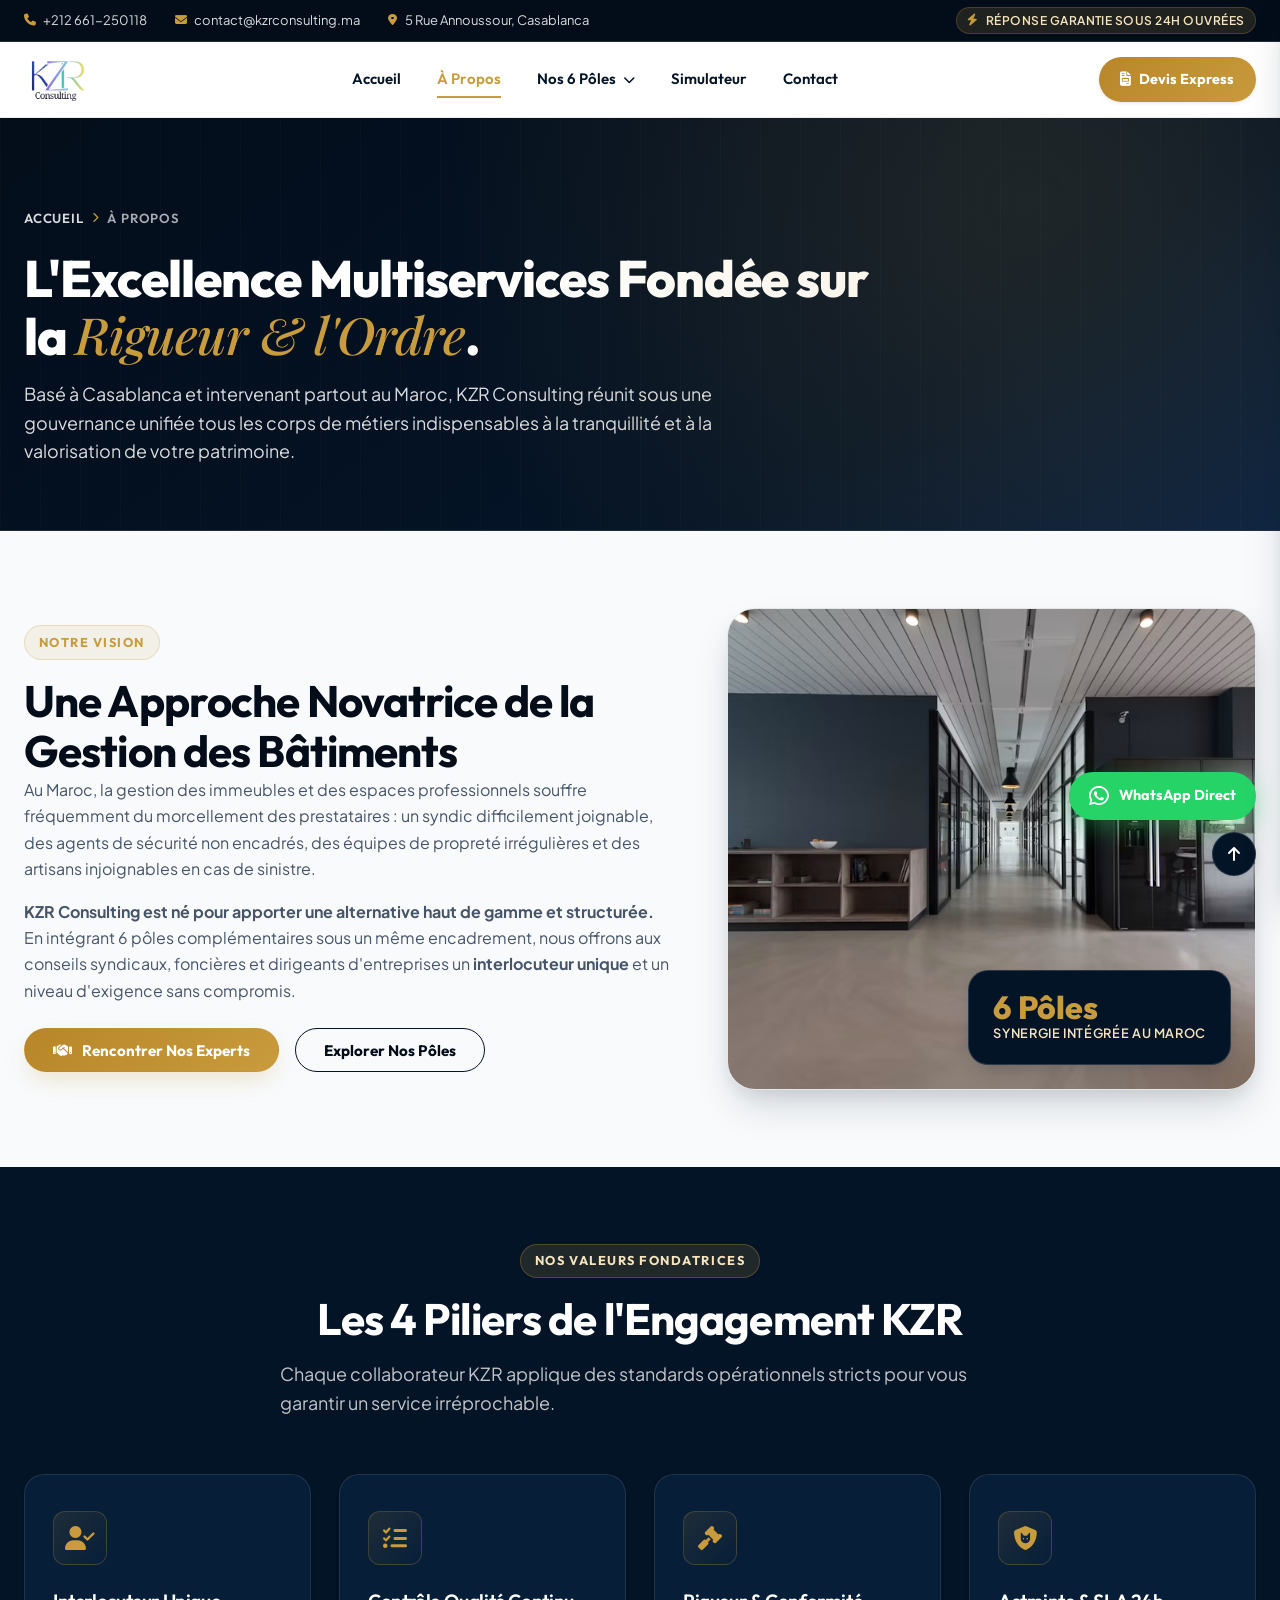
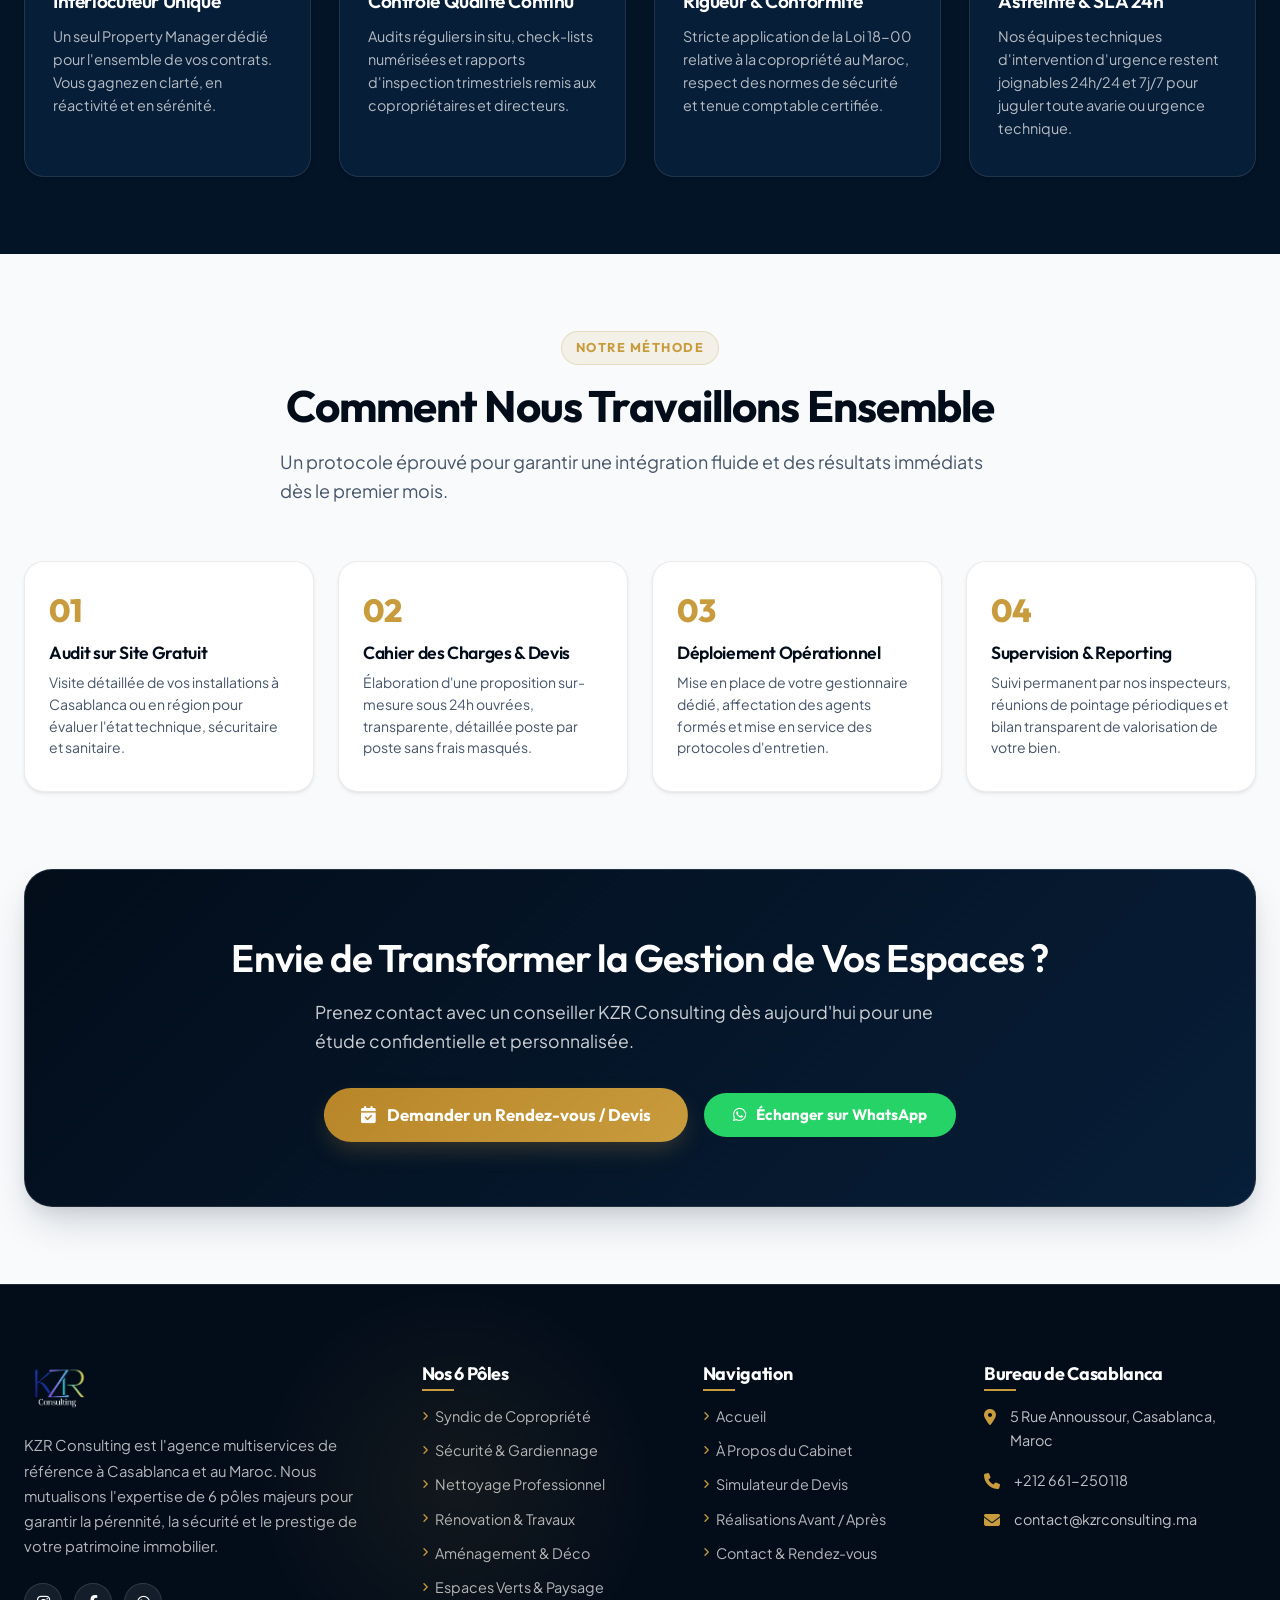
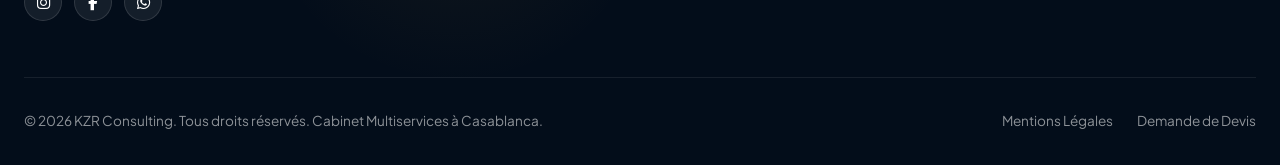
==== a-propos.html @ 997f000b "Initial commit: KZR Consulting upgraded premium multiservices website" ====
<!DOCTYPE html>
<html lang="fr" class="scroll-smooth">
<head>
  <meta charset="UTF-8">
  <meta name="viewport" content="width=device-width, initial-scale=1.0">
  <title>À Propos de KZR Consulting | Cabinet Multiservices Casablanca & Maroc</title>
  <meta name="description" content="Découvrez KZR Consulting à Casablanca : votre partenaire multiservices d'excellence pour la gestion, le syndic, la sécurité, le nettoyage, la rénovation et les espaces verts.">
  <link rel="icon" type="image/png" href="assets/images/logo_header.png">

  <!-- Font Awesome 6 Icons -->
  <link rel="stylesheet" href="https://cdnjs.cloudflare.com/ajax/libs/font-awesome/6.5.1/css/all.min.css">

  <!-- Modular Vanilla CSS Stylesheets -->
  <link rel="stylesheet" href="assets/css/variables.css">
  <link rel="stylesheet" href="assets/css/base.css">
  <link rel="stylesheet" href="assets/css/layout.css">
  <link rel="stylesheet" href="assets/css/components.css">
  <link rel="stylesheet" href="assets/css/pages.css">
</head>
<body>

  <!-- Top Announcement Bar -->
  <aside class="kzr-topbar" aria-label="Informations de contact rapide">
    <div class="container kzr-topbar-inner">
      <div class="kzr-topbar-info">
        <a href="tel:+212661250118" class="kzr-topbar-link">
          <i class="fa-solid fa-phone"></i>
          <span>+212 661-250118</span>
        </a>
        <a href="mailto:contact@kzrconsulting.ma" class="kzr-topbar-link">
          <i class="fa-solid fa-envelope"></i>
          <span>contact@kzrconsulting.ma</span>
        </a>
        <span class="kzr-topbar-link">
          <i class="fa-solid fa-location-dot"></i>
          <span>5 Rue Annoussour, Casablanca</span>
        </span>
      </div>
      <div class="kzr-topbar-sla">
        <i class="fa-solid fa-bolt"></i>
        <span>Réponse garantie sous 24h ouvrées</span>
      </div>
    </div>
  </aside>

  <!-- Main Sticky Header -->
  <header class="kzr-header">
    <div class="container kzr-header-inner">
      <a href="index.html" class="kzr-brand" aria-label="KZR Consulting — Accueil">
        <img src="assets/images/logo_header.png" alt="Logo KZR Consulting" class="kzr-brand-logo">
      </a>

      <nav class="kzr-nav-desktop" aria-label="Navigation principale">
        <ul class="kzr-nav-list">
          <li class="kzr-nav-item">
            <a href="index.html" class="kzr-nav-link">Accueil</a>
          </li>
          <li class="kzr-nav-item">
            <a href="a-propos.html" class="kzr-nav-link active">À Propos</a>
          </li>
          <li class="kzr-nav-item">
            <a href="index.html#les-poles" class="kzr-nav-link kzr-dropdown-toggle" id="services-menu-btn" aria-haspopup="true">
              <span>Nos 6 Pôles</span>
              <i class="fa-solid fa-chevron-down"></i>
            </a>
            <div class="kzr-dropdown-menu" role="menu" aria-labelledby="services-menu-btn">
              <div class="kzr-dropdown-grid">
                <a href="syndic.html" class="kzr-dropdown-card" role="menuitem">
                  <div class="kzr-dropdown-icon"><i class="fa-solid fa-building-user"></i></div>
                  <div class="kzr-dropdown-content">
                    <h4>Syndic de Copropriété</h4>
                    <p>Gestion rigoureuse, loi 18-00 & finances claires</p>
                  </div>
                </a>
                <a href="securite.html" class="kzr-dropdown-card" role="menuitem">
                  <div class="kzr-dropdown-icon"><i class="fa-solid fa-shield-halved"></i></div>
                  <div class="kzr-dropdown-content">
                    <h4>Sécurité & Gardiennage</h4>
                    <p>Protection 24/7, contrôle d'accès & rondes</p>
                  </div>
                </a>
                <a href="nettoyage.html" class="kzr-dropdown-card" role="menuitem">
                  <div class="kzr-dropdown-icon"><i class="fa-solid fa-broom"></i></div>
                  <div class="kzr-dropdown-content">
                    <h4>Nettoyage Professionnel</h4>
                    <p>Bureaux, copropriétés, vitres & remise en état</p>
                  </div>
                </a>
                <a href="renovation.html" class="kzr-dropdown-card" role="menuitem">
                  <div class="kzr-dropdown-icon"><i class="fa-solid fa-trowel-bricks"></i></div>
                  <div class="kzr-dropdown-content">
                    <h4>Rénovation & Travaux</h4>
                    <p>Second œuvre, peinture, étanchéité & plomberie</p>
                  </div>
                </a>
                <a href="amenagement-decoration.html" class="kzr-dropdown-card" role="menuitem">
                  <div class="kzr-dropdown-icon"><i class="fa-solid fa-couch"></i></div>
                  <div class="kzr-dropdown-content">
                    <h4>Aménagement & Déco</h4>
                    <p>Conception 3D, agencement de bureaux & cuisines</p>
                  </div>
                </a>
                <a href="espaces-verts.html" class="kzr-dropdown-card" role="menuitem">
                  <div class="kzr-dropdown-icon"><i class="fa-solid fa-tree"></i></div>
                  <div class="kzr-dropdown-content">
                    <h4>Espaces Verts & Paysage</h4>
                    <p>Création de jardins, arrosage auto & entretien</p>
                  </div>
                </a>
              </div>
            </div>
          </li>
          <li class="kzr-nav-item">
            <a href="index.html#simulateur" class="kzr-nav-link">Simulateur</a>
          </li>
          <li class="kzr-nav-item">
            <a href="contact.html" class="kzr-nav-link">Contact</a>
          </li>
        </ul>
      </nav>

      <div class="kzr-header-actions">
        <a href="contact.html" class="kzr-nav-btn kzr-btn-quote">
          <i class="fa-solid fa-file-invoice"></i>
          <span>Devis Express</span>
        </a>
        <button type="button" class="kzr-menu-toggle" aria-label="Ouvrir le menu">
          <i class="fa-solid fa-bars"></i>
        </button>
      </div>
    </div>
  </header>

  <!-- Mobile Drawer -->
  <div class="kzr-drawer-backdrop"></div>
  <aside class="kzr-mobile-drawer" aria-label="Menu mobile">
    <div class="kzr-drawer-header">
      <img src="assets/images/logo_header.png" alt="KZR Consulting" style="height: 38px;">
      <button type="button" class="kzr-drawer-close" aria-label="Fermer le menu"><i class="fa-solid fa-xmark"></i></button>
    </div>
    <div class="kzr-drawer-body">
      <ul class="kzr-drawer-list">
        <li><a href="index.html" class="kzr-drawer-link">Accueil</a></li>
        <li><a href="a-propos.html" class="kzr-drawer-link active">À Propos</a></li>
        <li>
          <a href="#" class="kzr-drawer-link kzr-drawer-submenu-toggle">
            <span>Nos 6 Pôles</span>
            <i class="fa-solid fa-chevron-down"></i>
          </a>
          <ul class="kzr-drawer-sublist">
            <li><a href="syndic.html" class="kzr-drawer-sublink">Syndic de Copropriété</a></li>
            <li><a href="securite.html" class="kzr-drawer-sublink">Sécurité & Gardiennage</a></li>
            <li><a href="nettoyage.html" class="kzr-drawer-sublink">Nettoyage Professionnel</a></li>
            <li><a href="renovation.html" class="kzr-drawer-sublink">Rénovation & Travaux</a></li>
            <li><a href="amenagement-decoration.html" class="kzr-drawer-sublink">Aménagement & Déco</a></li>
            <li><a href="espaces-verts.html" class="kzr-drawer-sublink">Espaces Verts</a></li>
          </ul>
        </li>
        <li><a href="index.html#simulateur" class="kzr-drawer-link">Simulateur</a></li>
        <li><a href="contact.html" class="kzr-drawer-link">Contact</a></li>
      </ul>
    </div>
    <div class="kzr-drawer-footer">
      <a href="contact.html" class="kzr-btn kzr-btn-gold kzr-drawer-cta">
        <span>Demander un Devis</span>
      </a>
    </div>
  </aside>

  <!-- ==================== SUBPAGE BANNER ==================== -->
  <section class="kzr-page-hero">
    <div class="kzr-page-hero-pattern"></div>
    <div class="container">
      <nav class="kzr-breadcrumbs" aria-label="Fil d'ariane">
        <a href="index.html">Accueil</a>
        <i class="fa-solid fa-chevron-right"></i>
        <span>À Propos</span>
      </nav>
      <h1 class="kzr-page-hero-title">
        L'Excellence Multiservices Fondée sur la <span class="luxury-serif">Rigueur & l'Ordre</span>.
      </h1>
      <p class="kzr-page-hero-subtitle">
        Basé à Casablanca et intervenant partout au Maroc, KZR Consulting réunit sous une gouvernance unifiée tous les corps de métiers indispensables à la tranquillité et à la valorisation de votre patrimoine.
      </p>
    </div>
  </section>

  <!-- ==================== ABOUT STORY & SPLIT ==================== -->
  <section class="section">
    <div class="container kzr-about-split">
      <div>
        <span class="eyebrow">Notre Vision</span>
        <h2>Une Approche Novatrice de la Gestion des Bâtiments</h2>
        <p>
          Au Maroc, la gestion des immeubles et des espaces professionnels souffre fréquemment du morcellement des prestataires : un syndic difficilement joignable, des agents de sécurité non encadrés, des équipes de propreté irrégulières et des artisans injoignables en cas de sinistre.
        </p>
        <p>
          <strong>KZR Consulting est né pour apporter une alternative haut de gamme et structurée.</strong> En intégrant 6 pôles complémentaires sous un même encadrement, nous offrons aux conseils syndicaux, foncières et dirigeants d'entreprises un <strong>interlocuteur unique</strong> et un niveau d'exigence sans compromis.
        </p>
        <div style="margin-top: 1.5rem; display: flex; gap: 1rem; flex-wrap: wrap;">
          <a href="contact.html" class="kzr-btn kzr-btn-gold">
            <i class="fa-solid fa-handshake"></i>
            <span>Rencontrer Nos Experts</span>
          </a>
          <a href="index.html#les-poles" class="kzr-btn kzr-btn-outline">
            <span>Explorer Nos Pôles</span>
          </a>
        </div>
      </div>

      <div class="kzr-about-img-frame">
        <img src="assets/images/hero-a-propos.jpg" alt="Cabinet KZR Consulting Casablanca">
        <div class="kzr-about-badge-floating">
          <div class="number">6 Pôles</div>
          <div class="text">Synergie Intégrée au Maroc</div>
        </div>
      </div>
    </div>
  </section>

  <!-- ==================== 4 CORE PILLARS ==================== -->
  <section class="section section-dark">
    <div class="container">
      <div class="section-header">
        <span class="eyebrow eyebrow-dark">Nos Valeurs Fondatrices</span>
        <h2 class="section-title">Les 4 Piliers de l'Engagement KZR</h2>
        <p class="section-subtitle">
          Chaque collaborateur KZR applique des standards opérationnels stricts pour vous garantir un service irréprochable.
        </p>
      </div>

      <div class="kzr-pillars-grid">
        <div class="kzr-pillar-card" style="background: var(--color-navy-850); border-color: rgba(255,255,255,0.1); color: #fff;">
          <div class="kzr-pillar-icon"><i class="fa-solid fa-user-check"></i></div>
          <h3 class="kzr-pillar-title" style="color: #fff;">Interlocuteur Unique</h3>
          <p class="kzr-pillar-desc" style="color: rgba(255,255,255,0.7);">
            Un seul Property Manager dédié pour l'ensemble de vos contrats. Vous gagnez en clarté, en réactivité et en sérénité.
          </p>
        </div>

        <div class="kzr-pillar-card" style="background: var(--color-navy-850); border-color: rgba(255,255,255,0.1); color: #fff;">
          <div class="kzr-pillar-icon"><i class="fa-solid fa-list-check"></i></div>
          <h3 class="kzr-pillar-title" style="color: #fff;">Contrôle Qualité Continu</h3>
          <p class="kzr-pillar-desc" style="color: rgba(255,255,255,0.7);">
            Audits réguliers in situ, check-lists numérisées et rapports d'inspection trimestriels remis aux copropriétaires et directeurs.
          </p>
        </div>

        <div class="kzr-pillar-card" style="background: var(--color-navy-850); border-color: rgba(255,255,255,0.1); color: #fff;">
          <div class="kzr-pillar-icon"><i class="fa-solid fa-gavel"></i></div>
          <h3 class="kzr-pillar-title" style="color: #fff;">Rigueur & Conformité</h3>
          <p class="kzr-pillar-desc" style="color: rgba(255,255,255,0.7);">
            Stricte application de la Loi 18-00 relative à la copropriété au Maroc, respect des normes de sécurité et tenue comptable certifiée.
          </p>
        </div>

        <div class="kzr-pillar-card" style="background: var(--color-navy-850); border-color: rgba(255,255,255,0.1); color: #fff;">
          <div class="kzr-pillar-icon"><i class="fa-solid fa-shield-cat"></i></div>
          <h3 class="kzr-pillar-title" style="color: #fff;">Astreinte & SLA 24h</h3>
          <p class="kzr-pillar-desc" style="color: rgba(255,255,255,0.7);">
            Nos équipes techniques d'intervention d'urgence restent joignables 24h/24 et 7j/7 pour juguler toute avarie ou urgence technique.
          </p>
        </div>
      </div>
    </div>
  </section>

  <!-- ==================== METHODOLOGY / TIMELINE ==================== -->
  <section class="section">
    <div class="container">
      <div class="section-header">
        <span class="eyebrow">Notre Méthode</span>
        <h2 class="section-title">Comment Nous Travaillons Ensemble</h2>
        <p class="section-subtitle">
          Un protocole éprouvé pour garantir une intégration fluide et des résultats immédiats dès le premier mois.
        </p>
      </div>

      <div class="kzr-process-grid">
        <div class="kzr-process-card">
          <span class="kzr-process-step">01</span>
          <h3 class="kzr-process-title">Audit sur Site Gratuit</h3>
          <p class="kzr-process-desc">
            Visite détaillée de vos installations à Casablanca ou en région pour évaluer l'état technique, sécuritaire et sanitaire.
          </p>
        </div>

        <div class="kzr-process-card">
          <span class="kzr-process-step">02</span>
          <h3 class="kzr-process-title">Cahier des Charges & Devis</h3>
          <p class="kzr-process-desc">
            Élaboration d'une proposition sur-mesure sous 24h ouvrées, transparente, détaillée poste par poste sans frais masqués.
          </p>
        </div>

        <div class="kzr-process-card">
          <span class="kzr-process-step">03</span>
          <h3 class="kzr-process-title">Déploiement Opérationnel</h3>
          <p class="kzr-process-desc">
            Mise en place de votre gestionnaire dédié, affectation des agents formés et mise en service des protocoles d'entretien.
          </p>
        </div>

        <div class="kzr-process-card">
          <span class="kzr-process-step">04</span>
          <h3 class="kzr-process-title">Supervision & Reporting</h3>
          <p class="kzr-process-desc">
            Suivi permanent par nos inspecteurs, réunions de pointage périodiques et bilan transparent de valorisation de votre bien.
          </p>
        </div>
      </div>
    </div>
  </section>

  <!-- ==================== CTA BANNER ==================== -->
  <section class="section" style="padding-top: 0;">
    <div class="container">
      <div class="kzr-cta-banner">
        <h3>Envie de Transformer la Gestion de Vos Espaces ?</h3>
        <p>Prenez contact avec un conseiller KZR Consulting dès aujourd'hui pour une étude confidentielle et personnalisée.</p>
        <div class="kzr-cta-banner-actions">
          <a href="contact.html" class="kzr-btn kzr-btn-gold kzr-btn-lg">
            <i class="fa-solid fa-calendar-check"></i>
            <span>Demander un Rendez-vous / Devis</span>
          </a>
          <a href="https://wa.me/212661250118?text=Bonjour%20KZR%20Consulting" target="_blank" rel="noopener" class="kzr-btn" style="background: #25D366; color: #fff;">
            <i class="fa-brands fa-whatsapp"></i>
            <span>Échanger sur WhatsApp</span>
          </a>
        </div>
      </div>
    </div>
  </section>

  <!-- Shared Luxury Footer -->
  <footer class="kzr-footer">
    <div class="container">
      <div class="kzr-footer-grid">
        <div class="kzr-footer-col">
          <img src="assets/images/logo_footer.png" alt="KZR Consulting" class="kzr-footer-logo">
          <p class="kzr-footer-desc">
            KZR Consulting est l'agence multiservices de référence à Casablanca et au Maroc. Nous mutualisons l'expertise de 6 pôles majeurs pour garantir la pérennité, la sécurité et le prestige de votre patrimoine immobilier.
          </p>
          <div class="kzr-social-links">
            <a href="https://www.instagram.com/kzr_consulting/" target="_blank" rel="noopener" class="kzr-social-btn"><i class="fa-brands fa-instagram"></i></a>
            <a href="https://www.facebook.com/profile.php?id=61590665673242" target="_blank" rel="noopener" class="kzr-social-btn"><i class="fa-brands fa-facebook-f"></i></a>
            <a href="https://wa.me/212661250118" target="_blank" rel="noopener" class="kzr-social-btn"><i class="fa-brands fa-whatsapp"></i></a>
          </div>
        </div>

        <div class="kzr-footer-col">
          <h4>Nos 6 Pôles</h4>
          <nav class="kzr-footer-nav">
            <a href="syndic.html"><i class="fa-solid fa-angle-right"></i> Syndic de Copropriété</a>
            <a href="securite.html"><i class="fa-solid fa-angle-right"></i> Sécurité & Gardiennage</a>
            <a href="nettoyage.html"><i class="fa-solid fa-angle-right"></i> Nettoyage Professionnel</a>
            <a href="renovation.html"><i class="fa-solid fa-angle-right"></i> Rénovation & Travaux</a>
            <a href="amenagement-decoration.html"><i class="fa-solid fa-angle-right"></i> Aménagement & Déco</a>
            <a href="espaces-verts.html"><i class="fa-solid fa-angle-right"></i> Espaces Verts & Paysage</a>
          </nav>
        </div>

        <div class="kzr-footer-col">
          <h4>Navigation</h4>
          <nav class="kzr-footer-nav">
            <a href="index.html"><i class="fa-solid fa-angle-right"></i> Accueil</a>
            <a href="a-propos.html"><i class="fa-solid fa-angle-right"></i> À Propos du Cabinet</a>
            <a href="index.html#simulateur"><i class="fa-solid fa-angle-right"></i> Simulateur de Devis</a>
            <a href="index.html#avant-apres"><i class="fa-solid fa-angle-right"></i> Réalisations Avant / Après</a>
            <a href="contact.html"><i class="fa-solid fa-angle-right"></i> Contact & Rendez-vous</a>
          </nav>
        </div>

        <div class="kzr-footer-col">
          <h4>Bureau de Casablanca</h4>
          <div class="kzr-footer-contact-list">
            <div class="kzr-footer-contact-item">
              <i class="fa-solid fa-location-dot"></i>
              <span>5 Rue Annoussour, Casablanca, Maroc</span>
            </div>
            <div class="kzr-footer-contact-item">
              <i class="fa-solid fa-phone"></i>
              <a href="tel:+212661250118" style="color: inherit;">+212 661-250118</a>
            </div>
            <div class="kzr-footer-contact-item">
              <i class="fa-solid fa-envelope"></i>
              <a href="mailto:contact@kzrconsulting.ma" style="color: inherit;">contact@kzrconsulting.ma</a>
            </div>
          </div>
        </div>
      </div>

      <div class="kzr-footer-bottom">
        <div>&copy; 2026 KZR Consulting. Tous droits réservés. Cabinet Multiservices à Casablanca.</div>
        <div class="kzr-footer-bottom-links">
          <a href="#">Mentions Légales</a>
          <a href="contact.html">Demande de Devis</a>
        </div>
      </div>
    </div>
  </footer>

  <aside class="kzr-floating-actions">
    <a href="https://wa.me/212661250118?text=Bonjour%20KZR%20Consulting" target="_blank" rel="noopener" class="kzr-floating-whatsapp">
      <i class="fa-brands fa-whatsapp"></i>
      <span>WhatsApp Direct</span>
    </a>
    <button type="button" class="kzr-back-to-top"><i class="fa-solid fa-arrow-up"></i></button>
  </aside>

  <script src="assets/js/main.js"></script>
</body>
</html>
---- assets/css/variables.css ----
/* ==========================================================================
   KZR CONSULTING - DESIGN TOKENS & CSS VARIABLES
   Luxury Moroccan Corporate Multiservices Theme
   ========================================================================== */

:root {
  /* --- Primary Color Palette --- */
  --color-navy-950: #030d1a;
  --color-navy-900: #041427;
  --color-navy-850: #071e38;
  --color-navy-800: #0b2c4f;
  --color-navy-700: #103c6b;
  --color-navy-600: #18528f;
  
  /* --- Luxury Accent Colors --- */
  --color-gold-900: #8c671b;
  --color-gold-700: #b88628;
  --color-gold:     #c89b3c;
  --color-gold-400: #deb45a;
  --color-gold-200: #f5e4bd;
  --color-gold-50:  #fdfaf3;

  /* --- Secondary & Functional Colors --- */
  --color-teal-600: #0b7285;
  --color-teal-500: #0c8599;
  --color-emerald-600: #059669;
  --color-emerald-500: #10b981;
  --color-amber-500: #f59e0b;
  
  /* --- Neutral & Surface Shades --- */
  --color-white: #ffffff;
  --color-slate-50: #f8fafc;
  --color-slate-100: #f1f5f9;
  --color-slate-200: #e2e8f0;
  --color-slate-300: #cbd5e1;
  --color-slate-400: #94a3b8;
  --color-slate-500: #64748b;
  --color-slate-600: #475569;
  --color-slate-700: #334155;
  --color-slate-800: #1e293b;
  --color-slate-900: #0f172a;

  /* --- Semantic Aliases --- */
  --bg-primary: var(--color-slate-50);
  --bg-surface: var(--color-white);
  --bg-surface-elevated: #ffffff;
  --bg-surface-dark: var(--color-navy-900);
  --bg-surface-dark-card: var(--color-navy-850);
  
  --text-main: var(--color-slate-900);
  --text-muted: var(--color-slate-600);
  --text-light: var(--color-slate-400);
  --text-inverted: var(--color-white);
  --text-inverted-muted: rgba(255, 255, 255, 0.75);

  --accent-gold: var(--color-gold);
  --accent-gold-hover: var(--color-gold-400);
  --accent-blue: var(--color-navy-800);

  /* --- Borders & Outlines --- */
  --border-light: rgba(15, 23, 42, 0.08);
  --border-medium: rgba(15, 23, 42, 0.14);
  --border-dark: rgba(255, 255, 255, 0.12);
  --border-gold: rgba(200, 155, 60, 0.35);

  /* --- Typography --- */
  --font-heading: 'Outfit', 'Onest', system-ui, -apple-system, sans-serif;
  --font-body: 'Plus Jakarta Sans', system-ui, -apple-system, sans-serif;
  --font-serif: 'Playfair Display', Georgia, serif;

  /* --- Shadows --- */
  --shadow-xs: 0 1px 2px rgba(15, 23, 42, 0.05);
  --shadow-sm: 0 2px 4px rgba(15, 23, 42, 0.06), 0 1px 2px rgba(15, 23, 42, 0.04);
  --shadow-md: 0 4px 12px rgba(15, 23, 42, 0.08), 0 2px 4px rgba(15, 23, 42, 0.04);
  --shadow-lg: 0 12px 28px -4px rgba(4, 20, 39, 0.12), 0 4px 10px -2px rgba(4, 20, 39, 0.06);
  --shadow-xl: 0 20px 40px -8px rgba(4, 20, 39, 0.18), 0 8px 16px -4px rgba(4, 20, 39, 0.08);
  --shadow-gold: 0 10px 25px -5px rgba(200, 155, 60, 0.28);
  --shadow-glow: 0 0 30px rgba(11, 44, 79, 0.2);

  /* --- Layout & Spacing --- */
  --container-max-width: 1280px;
  --container-narrow: 1040px;
  --header-height: 80px;
  --topbar-height: 40px;

  /* --- Border Radius --- */
  --radius-sm: 6px;
  --radius-md: 12px;
  --radius-lg: 20px;
  --radius-xl: 28px;
  --radius-full: 9999px;

  /* --- Transitions --- */
  --transition-fast: 0.15s cubic-bezier(0.4, 0, 0.2, 1);
  --transition-normal: 0.25s cubic-bezier(0.4, 0, 0.2, 1);
  --transition-smooth: 0.4s cubic-bezier(0.16, 1, 0.3, 1);
}
---- assets/css/base.css ----
/* ==========================================================================
   KZR CONSULTING - BASE STYLES & RESET
   Clean, Solid, Maintainable Vanilla CSS
   ========================================================================== */

/* Modern Font Imports */
@import url('https://fonts.googleapis.com/css2?family=Outfit:wght@300;400;500;600;700;800&family=Playfair+Display:ital,wght@0,500;0,700;1,400;1,600&family=Plus+Jakarta+Sans:wght@300;400;500;600;700&display=swap');

/* Reset and Box Model */
*, *::before, *::after {
  box-sizing: border-box;
  margin: 0;
  padding: 0;
}

html {
  font-size: 16px;
  scroll-behavior: smooth;
  -webkit-text-size-adjust: 100%;
}

body {
  font-family: var(--font-body);
  font-size: 1rem;
  line-height: 1.65;
  color: var(--text-main);
  background-color: var(--bg-primary);
  overflow-x: hidden;
  -webkit-font-smoothing: antialiased;
  -moz-osx-font-smoothing: grayscale;
}

/* Typography Defaults */
h1, h2, h3, h4, h5, h6 {
  font-family: var(--font-heading);
  font-weight: 700;
  line-height: 1.2;
  color: var(--color-navy-950);
  letter-spacing: -0.02em;
}

h1 {
  font-size: clamp(2.25rem, 5vw, 3.75rem);
  font-weight: 800;
  line-height: 1.1;
}

h2 {
  font-size: clamp(1.85rem, 3.5vw, 2.75rem);
  font-weight: 700;
  line-height: 1.15;
}

h3 {
  font-size: clamp(1.25rem, 2vw, 1.75rem);
  font-weight: 600;
  line-height: 1.25;
}

h4 {
  font-size: clamp(1.1rem, 1.5vw, 1.35rem);
  font-weight: 600;
}

p {
  color: var(--text-muted);
  margin-bottom: 1rem;
  text-align: left; /* Avoid awkward justified gaps */
}

p:last-child {
  margin-bottom: 0;
}

a {
  color: inherit;
  text-decoration: none;
  transition: color var(--transition-fast);
}

img, picture, svg, video {
  display: block;
  max-width: 100%;
  height: auto;
}

button, input, select, textarea {
  font: inherit;
  color: inherit;
  border: none;
  background: none;
}

button {
  cursor: pointer;
}

ul, ol {
  list-style: none;
}

/* Focus Visibility for Accessibility */
:focus-visible {
  outline: 2px solid var(--accent-gold);
  outline-offset: 3px;
  border-radius: var(--radius-sm);
}

/* Scrollbar Customization */
::-webkit-scrollbar {
  width: 10px;
}
::-webkit-scrollbar-track {
  background: var(--color-slate-100);
}
::-webkit-scrollbar-thumb {
  background: var(--color-slate-300);
  border-radius: 5px;
}
::-webkit-scrollbar-thumb:hover {
  background: var(--color-navy-800);
}

/* Selection Highlights */
::selection {
  background-color: var(--color-navy-850);
  color: var(--color-gold-200);
}

/* Layout Containers */
.container {
  width: 100%;
  max-width: var(--container-max-width);
  margin-left: auto;
  margin-right: auto;
  padding-left: 1.5rem;
  padding-right: 1.5rem;
}

.container-narrow {
  width: 100%;
  max-width: var(--container-narrow);
  margin-left: auto;
  margin-right: auto;
  padding-left: 1.5rem;
  padding-right: 1.5rem;
}

/* Section Spacing */
.section {
  padding-top: clamp(3.5rem, 6vw, 6.5rem);
  padding-bottom: clamp(3.5rem, 6vw, 6.5rem);
  position: relative;
}

.section-dark {
  background-color: var(--bg-surface-dark);
  color: var(--text-inverted);
}

.section-dark h1,
.section-dark h2,
.section-dark h3,
.section-dark h4 {
  color: var(--color-white);
}

.section-dark p {
  color: var(--text-inverted-muted);
}

/* Eyebrow / Tag Badges */
.eyebrow {
  display: inline-flex;
  align-items: center;
  gap: 0.5rem;
  font-family: var(--font-heading);
  font-size: 0.8rem;
  font-weight: 700;
  letter-spacing: 0.12em;
  text-transform: uppercase;
  color: var(--accent-gold);
  background: rgba(200, 155, 60, 0.1);
  padding: 0.35rem 0.85rem;
  border-radius: var(--radius-full);
  border: 1px solid rgba(200, 155, 60, 0.25);
  margin-bottom: 1rem;
}

.eyebrow-dark {
  color: var(--color-gold-200);
  background: rgba(200, 155, 60, 0.15);
  border-color: rgba(200, 155, 60, 0.3);
}

.section-header {
  text-align: center;
  max-width: 720px;
  margin: 0 auto 3.5rem auto;
}

.section-header.text-left {
  text-align: left;
  margin-left: 0;
}

.section-title {
  margin-bottom: 1rem;
}

.section-subtitle {
  font-size: 1.125rem;
  color: var(--text-muted);
  line-height: 1.6;
}

.section-dark .section-subtitle {
  color: var(--text-inverted-muted);
}

/* Luxury Serif Span Accent */
.luxury-serif {
  font-family: var(--font-serif);
  font-weight: 500;
  font-style: italic;
  color: var(--accent-gold);
}

/* Accessibility */
.visually-hidden {
  position: absolute;
  width: 1px;
  height: 1px;
  padding: 0;
  margin: -1px;
  overflow: hidden;
  clip: rect(0, 0, 0, 0);
  white-space: nowrap;
  border: 0;
}
---- assets/css/layout.css ----
/* ==========================================================================
   KZR CONSULTING - LAYOUT STYLES
   Top Bar, Header, Mega-Menu, Mobile Navigation & Footer
   ========================================================================== */

/* --- 1. TOP ANNOUNCEMENT / CONTACT BAR --- */
.kzr-topbar {
  background-color: var(--color-navy-950);
  color: var(--text-inverted-muted);
  font-size: 0.8125rem;
  border-bottom: 1px solid var(--border-dark);
  padding: 0.45rem 0;
  position: relative;
  z-index: 55;
}

.kzr-topbar-inner {
  display: flex;
  justify-content: space-between;
  align-items: center;
}

.kzr-topbar-info {
  display: flex;
  align-items: center;
  gap: 1.75rem;
}

.kzr-topbar-link {
  display: inline-flex;
  align-items: center;
  gap: 0.45rem;
  color: rgba(255, 255, 255, 0.85);
  transition: color var(--transition-fast);
}

.kzr-topbar-link:hover {
  color: var(--color-gold-400);
}

.kzr-topbar-link i {
  color: var(--accent-gold);
  font-size: 0.75rem;
}

.kzr-topbar-sla {
  display: inline-flex;
  align-items: center;
  gap: 0.45rem;
  font-weight: 600;
  color: var(--color-gold-200);
  background: rgba(200, 155, 60, 0.15);
  padding: 0.15rem 0.65rem;
  border-radius: var(--radius-full);
  border: 1px solid rgba(200, 155, 60, 0.25);
  font-size: 0.75rem;
  text-transform: uppercase;
  letter-spacing: 0.04em;
}

.kzr-topbar-sla i {
  color: var(--accent-gold);
  animation: pulse-badge 2s infinite ease-in-out;
}

@keyframes pulse-badge {
  0%, 100% { opacity: 1; transform: scale(1); }
  50% { opacity: 0.65; transform: scale(1.15); }
}

@media (max-width: 900px) {
  .kzr-topbar {
    display: none;
  }
}

/* --- 2. MAIN HEADER & STICKY NAVBAR --- */
.kzr-header {
  position: sticky;
  top: 0;
  left: 0;
  right: 0;
  z-index: 50;
  background-color: rgba(255, 255, 255, 0.94);
  backdrop-filter: blur(16px);
  -webkit-backdrop-filter: blur(16px);
  border-bottom: 1px solid var(--border-light);
  transition: padding var(--transition-normal), box-shadow var(--transition-normal), background-color var(--transition-normal);
  padding: 0.85rem 0;
}

.kzr-header.scrolled {
  padding: 0.5rem 0;
  background-color: rgba(255, 255, 255, 0.98);
  box-shadow: 0 10px 30px -5px rgba(4, 20, 39, 0.08);
}

.kzr-header-inner {
  display: flex;
  align-items: center;
  justify-content: space-between;
}

/* Brand Logo */
.kzr-brand {
  display: flex;
  align-items: center;
  gap: 0.85rem;
  text-decoration: none;
}

.kzr-brand-logo {
  height: 48px;
  width: auto;
  object-contain: contain;
  transition: transform var(--transition-normal);
}

.kzr-brand:hover .kzr-brand-logo {
  transform: scale(1.03);
}

/* Desktop Navigation */
.kzr-nav-desktop {
  display: flex;
  align-items: center;
  gap: 0.5rem;
}

.kzr-nav-list {
  display: flex;
  align-items: center;
  gap: 0.25rem;
}

.kzr-nav-item {
  position: relative;
}

.kzr-nav-link {
  display: inline-flex;
  align-items: center;
  gap: 0.4rem;
  padding: 0.65rem 1rem;
  font-family: var(--font-heading);
  font-size: 0.9375rem;
  font-weight: 600;
  color: var(--color-navy-900);
  border-radius: var(--radius-sm);
  transition: color var(--transition-fast), background-color var(--transition-fast);
  position: relative;
}

.kzr-nav-link:hover,
.kzr-nav-link.active {
  color: var(--accent-gold);
}

.kzr-nav-link::after {
  content: '';
  position: absolute;
  bottom: 4px;
  left: 1rem;
  right: 1rem;
  height: 2px;
  background-color: var(--accent-gold);
  transform: scaleX(0);
  transform-origin: center;
  transition: transform var(--transition-normal);
}

.kzr-nav-link:hover::after,
.kzr-nav-link.active::after {
  transform: scaleX(1);
}

.kzr-dropdown-toggle i {
  font-size: 0.75rem;
  transition: transform var(--transition-normal);
}

.kzr-nav-item:hover .kzr-dropdown-toggle i {
  transform: rotate(180deg);
}

/* Mega Dropdown for Services */
.kzr-dropdown-menu {
  position: absolute;
  top: 100%;
  left: 50%;
  transform: translateX(-50%) translateY(12px);
  background-color: var(--color-white);
  border-radius: var(--radius-lg);
  box-shadow: var(--shadow-xl);
  border: 1px solid var(--border-light);
  padding: 1.25rem;
  min-width: 580px;
  opacity: 0;
  visibility: hidden;
  pointer-events: none;
  transition: opacity var(--transition-normal), transform var(--transition-normal), visibility var(--transition-normal);
  z-index: 100;
}

.kzr-nav-item:hover .kzr-dropdown-menu {
  opacity: 1;
  visibility: visible;
  pointer-events: auto;
  transform: translateX(-50%) translateY(0);
}

.kzr-dropdown-grid {
  display: grid;
  grid-template-columns: repeat(2, 1fr);
  gap: 0.75rem;
}

.kzr-dropdown-card {
  display: flex;
  align-items: flex-start;
  gap: 0.85rem;
  padding: 0.85rem 1rem;
  border-radius: var(--radius-md);
  border: 1px solid transparent;
  transition: background-color var(--transition-fast), border-color var(--transition-fast), transform var(--transition-fast);
}

.kzr-dropdown-card:hover {
  background-color: var(--color-slate-50);
  border-color: rgba(200, 155, 60, 0.25);
  transform: translateX(3px);
}

.kzr-dropdown-icon {
  width: 40px;
  height: 40px;
  border-radius: var(--radius-sm);
  background: rgba(4, 20, 39, 0.05);
  color: var(--color-navy-800);
  display: flex;
  align-items: center;
  justify-content: center;
  font-size: 1.1rem;
  flex-shrink: 0;
  transition: background-color var(--transition-fast), color var(--transition-fast);
}

.kzr-dropdown-card:hover .kzr-dropdown-icon {
  background-color: var(--accent-gold);
  color: var(--color-white);
}

.kzr-dropdown-content h4 {
  font-size: 0.95rem;
  font-weight: 700;
  color: var(--color-navy-950);
  margin-bottom: 0.2rem;
}

.kzr-dropdown-content p {
  font-size: 0.775rem;
  color: var(--text-muted);
  line-height: 1.35;
  margin-bottom: 0;
}

/* Header Action CTA */
.kzr-header-actions {
  display: flex;
  align-items: center;
  gap: 1rem;
}

.kzr-nav-btn {
  display: inline-flex;
  align-items: center;
  gap: 0.5rem;
  padding: 0.65rem 1.35rem;
  font-family: var(--font-heading);
  font-size: 0.9rem;
  font-weight: 700;
  border-radius: var(--radius-full);
  transition: all var(--transition-normal);
}

.kzr-btn-quote {
  background: linear-gradient(135deg, var(--color-gold-700), var(--color-gold));
  color: var(--color-white);
  box-shadow: var(--shadow-sm);
}

.kzr-btn-quote:hover {
  background: linear-gradient(135deg, var(--color-gold), var(--color-gold-400));
  box-shadow: var(--shadow-gold);
  transform: translateY(-2px);
}

/* Mobile Hamburger Toggle */
.kzr-menu-toggle {
  display: none;
  width: 42px;
  height: 42px;
  border-radius: var(--radius-sm);
  background: var(--color-slate-100);
  border: 1px solid var(--border-light);
  color: var(--color-navy-900);
  align-items: center;
  justify-content: center;
  font-size: 1.25rem;
  cursor: pointer;
  transition: background-color var(--transition-fast);
}

.kzr-menu-toggle:hover {
  background: var(--color-slate-200);
}

@media (max-width: 1024px) {
  .kzr-nav-desktop {
    display: none;
  }
  .kzr-header-actions .kzr-btn-quote {
    display: none;
  }
  .kzr-menu-toggle {
    display: inline-flex;
  }
}

/* --- 3. MOBILE OFFCANVAS DRAWER --- */
.kzr-mobile-drawer {
  position: fixed;
  top: 0;
  right: 0;
  bottom: 0;
  width: 100%;
  max-width: 380px;
  background-color: var(--color-white);
  box-shadow: var(--shadow-xl);
  z-index: 200;
  transform: translateX(100%);
  transition: transform var(--transition-smooth);
  display: flex;
  flex-direction: column;
  overflow-y: auto;
}

.kzr-mobile-drawer.open {
  transform: translateX(0);
}

.kzr-drawer-backdrop {
  position: fixed;
  inset: 0;
  background-color: rgba(4, 20, 39, 0.65);
  backdrop-filter: blur(4px);
  z-index: 190;
  opacity: 0;
  visibility: hidden;
  transition: opacity var(--transition-normal), visibility var(--transition-normal);
}

.kzr-drawer-backdrop.open {
  opacity: 1;
  visibility: visible;
}

.kzr-drawer-header {
  display: flex;
  align-items: center;
  justify-content: space-between;
  padding: 1.25rem 1.5rem;
  border-bottom: 1px solid var(--border-light);
}

.kzr-drawer-close {
  width: 36px;
  height: 36px;
  border-radius: var(--radius-full);
  background: var(--color-slate-100);
  display: flex;
  align-items: center;
  justify-content: center;
  font-size: 1.1rem;
  color: var(--color-slate-700);
}

.kzr-drawer-body {
  padding: 1.5rem;
  flex: 1;
}

.kzr-drawer-list {
  display: flex;
  flex-direction: column;
  gap: 0.5rem;
}

.kzr-drawer-link {
  display: flex;
  align-items: center;
  justify-content: space-between;
  padding: 0.75rem 1rem;
  font-family: var(--font-heading);
  font-size: 1.05rem;
  font-weight: 600;
  color: var(--color-navy-950);
  border-radius: var(--radius-md);
  transition: background-color var(--transition-fast), color var(--transition-fast);
}

.kzr-drawer-link:hover,
.kzr-drawer-link.active {
  background-color: var(--color-slate-100);
  color: var(--accent-gold);
}

.kzr-drawer-sublist {
  padding-left: 1rem;
  display: none;
  flex-direction: column;
  gap: 0.25rem;
  margin-top: 0.25rem;
  border-left: 2px solid var(--border-light);
  margin-left: 1rem;
}

.kzr-drawer-sublist.open {
  display: flex;
}

.kzr-drawer-sublink {
  display: flex;
  align-items: center;
  gap: 0.5rem;
  padding: 0.5rem 0.75rem;
  font-size: 0.9rem;
  color: var(--text-muted);
  border-radius: var(--radius-sm);
}

.kzr-drawer-sublink:hover {
  color: var(--accent-gold);
  background-color: var(--color-slate-50);
}

.kzr-drawer-footer {
  padding: 1.5rem;
  border-top: 1px solid var(--border-light);
  background-color: var(--color-slate-50);
}

.kzr-drawer-cta {
  width: 100%;
  text-align: center;
  justify-content: center;
  margin-bottom: 1rem;
}

.kzr-drawer-contact-info {
  font-size: 0.85rem;
  color: var(--text-muted);
  display: flex;
  flex-direction: column;
  gap: 0.5rem;
}

/* --- 4. LUXURY FOOTER --- */
.kzr-footer {
  background-color: var(--color-navy-950);
  color: var(--text-inverted-muted);
  border-top: 1px solid var(--border-dark);
  padding-top: clamp(4rem, 6vw, 5.5rem);
  padding-bottom: 2rem;
  position: relative;
  overflow: hidden;
}

.kzr-footer::before {
  content: '';
  position: absolute;
  top: 0;
  left: 20%;
  width: 400px;
  height: 400px;
  background: radial-gradient(circle, rgba(200, 155, 60, 0.08) 0%, transparent 70%);
  pointer-events: none;
}

.kzr-footer-grid {
  display: grid;
  grid-template-columns: 1.8fr 1.2fr 1.2fr 1.4fr;
  gap: 3rem;
  margin-bottom: 3.5rem;
}

@media (max-width: 1024px) {
  .kzr-footer-grid {
    grid-template-columns: repeat(2, 1fr);
    gap: 2.5rem;
  }
}

@media (max-width: 640px) {
  .kzr-footer-grid {
    grid-template-columns: 1fr;
    gap: 2rem;
  }
}

.kzr-footer-col h4 {
  color: var(--color-white);
  font-size: 1.125rem;
  font-weight: 700;
  margin-bottom: 1.25rem;
  position: relative;
  display: inline-block;
}

.kzr-footer-col h4::after {
  content: '';
  position: absolute;
  bottom: -6px;
  left: 0;
  width: 32px;
  height: 2px;
  background: var(--accent-gold);
}

.kzr-footer-desc {
  font-size: 0.925rem;
  line-height: 1.7;
  color: rgba(255, 255, 255, 0.7);
  margin-bottom: 1.5rem;
}

.kzr-footer-logo {
  height: 52px;
  width: auto;
  margin-bottom: 1.25rem;
}

.kzr-social-links {
  display: flex;
  align-items: center;
  gap: 0.75rem;
}

.kzr-social-btn {
  width: 38px;
  height: 38px;
  border-radius: var(--radius-full);
  background: rgba(255, 255, 255, 0.07);
  border: 1px solid rgba(255, 255, 255, 0.12);
  display: flex;
  align-items: center;
  justify-content: center;
  color: var(--color-white);
  font-size: 0.95rem;
  transition: all var(--transition-fast);
}

.kzr-social-btn:hover {
  background: var(--accent-gold);
  color: var(--color-white);
  transform: translateY(-2px);
  border-color: var(--accent-gold);
}

.kzr-footer-nav {
  display: flex;
  flex-direction: column;
  gap: 0.65rem;
}

.kzr-footer-nav a {
  display: inline-flex;
  align-items: center;
  gap: 0.4rem;
  color: rgba(255, 255, 255, 0.7);
  font-size: 0.9rem;
  transition: all var(--transition-fast);
}

.kzr-footer-nav a i {
  font-size: 0.65rem;
  color: var(--accent-gold);
  transition: transform var(--transition-fast);
}

.kzr-footer-nav a:hover {
  color: var(--color-white);
  transform: translateX(4px);
}

.kzr-footer-nav a:hover i {
  color: var(--color-gold-400);
}

.kzr-footer-contact-list {
  display: flex;
  flex-direction: column;
  gap: 1rem;
}

.kzr-footer-contact-item {
  display: flex;
  align-items: flex-start;
  gap: 0.85rem;
  font-size: 0.9rem;
  color: rgba(255, 255, 255, 0.75);
}

.kzr-footer-contact-item i {
  color: var(--accent-gold);
  margin-top: 0.25rem;
  font-size: 1rem;
}

.kzr-footer-bottom {
  padding-top: 2rem;
  border-top: 1px solid rgba(255, 255, 255, 0.08);
  display: flex;
  justify-content: space-between;
  align-items: center;
  font-size: 0.85rem;
  color: rgba(255, 255, 255, 0.55);
  flex-wrap: wrap;
  gap: 1rem;
}

.kzr-footer-bottom-links {
  display: flex;
  gap: 1.5rem;
}

.kzr-footer-bottom-links a:hover {
  color: var(--accent-gold);
}

/* --- 5. FLOATING WHATSAPP & BACK TO TOP --- */
.kzr-floating-actions {
  position: fixed;
  bottom: 24px;
  right: 24px;
  display: flex;
  flex-direction: column;
  align-items: flex-end;
  gap: 12px;
  z-index: 99;
}

.kzr-floating-whatsapp {
  display: flex;
  align-items: center;
  gap: 0.65rem;
  background: #25D366;
  color: #FFFFFF;
  padding: 0.75rem 1.25rem;
  border-radius: var(--radius-full);
  box-shadow: 0 8px 24px rgba(37, 211, 102, 0.35);
  font-family: var(--font-heading);
  font-weight: 700;
  font-size: 0.9rem;
  transition: all var(--transition-normal);
  text-decoration: none;
}

.kzr-floating-whatsapp:hover {
  transform: translateY(-3px) scale(1.02);
  box-shadow: 0 12px 28px rgba(37, 211, 102, 0.5);
  color: #FFFFFF;
}

.kzr-floating-whatsapp i {
  font-size: 1.4rem;
}

.kzr-back-to-top {
  width: 44px;
  height: 44px;
  border-radius: var(--radius-full);
  background: var(--color-navy-900);
  color: var(--color-white);
  border: 1px solid var(--border-dark);
  box-shadow: var(--shadow-md);
  display: flex;
  align-items: center;
  justify-content: center;
  font-size: 1rem;
  cursor: pointer;
  opacity: 0;
  visibility: hidden;
  transform: translateY(10px);
  transition: all var(--transition-normal);
}

.kzr-back-to-top.visible {
  opacity: 1;
  visibility: visible;
  transform: translateY(0);
}

.kzr-back-to-top:hover {
  background: var(--accent-gold);
  transform: translateY(-3px);
}
---- assets/css/components.css ----
/* ==========================================================================
   KZR CONSULTING - COMPONENTS
   Buttons, Service Cards, Simulator, Before/After Slider, FAQ, Form Elements
   ========================================================================== */

/* --- 1. BUTTONS --- */
.kzr-btn {
  display: inline-flex;
  align-items: center;
  justify-content: center;
  gap: 0.65rem;
  padding: 0.85rem 1.75rem;
  font-family: var(--font-heading);
  font-size: 0.95rem;
  font-weight: 700;
  border-radius: var(--radius-full);
  text-decoration: none;
  cursor: pointer;
  transition: all var(--transition-normal);
  border: 1px solid transparent;
  line-height: 1;
}

.kzr-btn-lg {
  padding: 1.1rem 2.25rem;
  font-size: 1.05rem;
}

.kzr-btn-sm {
  padding: 0.6rem 1.25rem;
  font-size: 0.85rem;
}

.kzr-btn-primary {
  background: linear-gradient(135deg, var(--color-navy-900), var(--color-navy-800));
  color: var(--color-white);
  box-shadow: var(--shadow-md);
  border-color: rgba(255, 255, 255, 0.1);
}

.kzr-btn-primary:hover {
  background: linear-gradient(135deg, var(--color-navy-800), var(--color-navy-700));
  transform: translateY(-2px);
  box-shadow: var(--shadow-lg);
  color: var(--color-white);
}

.kzr-btn-gold {
  background: linear-gradient(135deg, var(--color-gold-700), var(--color-gold));
  color: var(--color-white);
  box-shadow: var(--shadow-gold);
}

.kzr-btn-gold:hover {
  background: linear-gradient(135deg, var(--color-gold), var(--color-gold-400));
  transform: translateY(-2px);
  box-shadow: 0 14px 28px -4px rgba(200, 155, 60, 0.4);
  color: var(--color-white);
}

.kzr-btn-outline {
  background: transparent;
  color: var(--color-navy-950);
  border-color: var(--color-navy-900);
}

.kzr-btn-outline:hover {
  background: var(--color-navy-900);
  color: var(--color-white);
}

.kzr-btn-outline-white {
  background: rgba(255, 255, 255, 0.05);
  color: var(--color-white);
  border-color: rgba(255, 255, 255, 0.3);
  backdrop-filter: blur(4px);
}

.kzr-btn-outline-white:hover {
  background: var(--color-white);
  color: var(--color-navy-950);
  border-color: var(--color-white);
}

/* --- 2. HERO SECTION --- */
.kzr-hero {
  position: relative;
  min-height: 85vh;
  display: flex;
  align-items: center;
  background: linear-gradient(145deg, var(--color-navy-950) 0%, var(--color-navy-900) 60%, #061c33 100%);
  color: var(--color-white);
  overflow: hidden;
  padding: 5rem 0 6rem 0;
}

.kzr-hero-pattern {
  position: absolute;
  inset: 0;
  background-image: 
    radial-gradient(circle at 15% 25%, rgba(200, 155, 60, 0.12) 0%, transparent 45%),
    radial-gradient(circle at 85% 75%, rgba(16, 60, 107, 0.25) 0%, transparent 50%),
    linear-gradient(to right, rgba(255,255,255,0.02) 1px, transparent 1px),
    linear-gradient(to bottom, rgba(255,255,255,0.02) 1px, transparent 1px);
  background-size: 100% 100%, 100% 100%, 48px 48px, 48px 48px;
  pointer-events: none;
}

.kzr-hero-grid {
  display: grid;
  grid-template-columns: 1.25fr 0.95fr;
  gap: 3.5rem;
  align-items: center;
  position: relative;
  z-index: 2;
}

@media (max-width: 992px) {
  .kzr-hero {
    min-height: auto;
    padding: 3.5rem 0 4.5rem 0;
  }
  .kzr-hero-grid {
    grid-template-columns: 1fr;
    gap: 2.5rem;
  }
}

.kzr-hero-content {
  max-width: 680px;
}

.kzr-hero-title {
  color: var(--color-white);
  margin-bottom: 1.5rem;
  font-size: clamp(2.4rem, 4.5vw, 3.8rem);
  line-height: 1.1;
  letter-spacing: -0.02em;
}

.kzr-hero-desc {
  font-size: clamp(1.05rem, 1.5vw, 1.25rem);
  color: rgba(255, 255, 255, 0.85);
  line-height: 1.65;
  margin-bottom: 2.25rem;
}

.kzr-hero-actions {
  display: flex;
  align-items: center;
  flex-wrap: wrap;
  gap: 1rem;
  margin-bottom: 3rem;
}

.kzr-hero-badges {
  display: flex;
  align-items: center;
  flex-wrap: wrap;
  gap: 1.75rem;
  padding-top: 1.75rem;
  border-top: 1px solid rgba(255, 255, 255, 0.12);
}

.kzr-hero-badge-item {
  display: flex;
  align-items: center;
  gap: 0.65rem;
  font-size: 0.875rem;
  font-weight: 600;
  color: rgba(255, 255, 255, 0.9);
}

.kzr-hero-badge-item i {
  color: var(--accent-gold);
  font-size: 1.1rem;
}

/* Hero Visual Showcase */
.kzr-hero-visual {
  position: relative;
}

.kzr-hero-card-stack {
  position: relative;
  border-radius: var(--radius-xl);
  overflow: hidden;
  box-shadow: 0 25px 60px -15px rgba(0, 0, 0, 0.5);
  border: 1px solid rgba(255, 255, 255, 0.15);
}

.kzr-hero-main-img {
  width: 100%;
  height: 480px;
  object-fit: cover;
  display: block;
}

.kzr-hero-overlay-card {
  position: absolute;
  bottom: 24px;
  left: 24px;
  right: 24px;
  background: rgba(4, 20, 39, 0.88);
  backdrop-filter: blur(12px);
  -webkit-backdrop-filter: blur(12px);
  padding: 1.25rem 1.5rem;
  border-radius: var(--radius-lg);
  border: 1px solid rgba(255, 255, 255, 0.12);
  display: flex;
  align-items: center;
  justify-content: space-between;
  gap: 1rem;
}

.kzr-hero-overlay-info h4 {
  color: var(--color-white);
  font-size: 1rem;
  margin-bottom: 0.2rem;
}

.kzr-hero-overlay-info p {
  color: var(--color-gold-200);
  font-size: 0.8rem;
  margin-bottom: 0;
}

/* Floating Status Pill */
.kzr-hero-floating-pill {
  position: absolute;
  top: 24px;
  left: 24px;
  background: rgba(255, 255, 255, 0.92);
  backdrop-filter: blur(8px);
  color: var(--color-navy-950);
  padding: 0.5rem 1rem;
  border-radius: var(--radius-full);
  box-shadow: var(--shadow-md);
  display: flex;
  align-items: center;
  gap: 0.5rem;
  font-size: 0.8rem;
  font-weight: 700;
  text-transform: uppercase;
  letter-spacing: 0.05em;
}

.kzr-pulse-dot {
  width: 8px;
  height: 8px;
  border-radius: 50%;
  background: var(--color-emerald-500);
  box-shadow: 0 0 0 3px rgba(16, 185, 129, 0.35);
}

/* --- 3. ANIMATED METRICS / STATS --- */
.kzr-stats-section {
  background-color: var(--color-white);
  border-bottom: 1px solid var(--border-light);
  padding: 2.75rem 0;
}

.kzr-stats-grid {
  display: grid;
  grid-template-columns: repeat(4, 1fr);
  gap: 2rem;
  text-align: center;
}

@media (max-width: 900px) {
  .kzr-stats-grid {
    grid-template-columns: repeat(2, 1fr);
    gap: 2rem;
  }
}

@media (max-width: 480px) {
  .kzr-stats-grid {
    grid-template-columns: 1fr;
    gap: 1.5rem;
  }
}

.kzr-stat-item {
  position: relative;
  padding: 0.5rem;
}

.kzr-stat-number {
  font-family: var(--font-heading);
  font-size: clamp(2.2rem, 3.5vw, 3.2rem);
  font-weight: 800;
  color: var(--color-navy-900);
  line-height: 1;
  margin-bottom: 0.5rem;
  display: flex;
  align-items: center;
  justify-content: center;
  gap: 0.15rem;
}

.kzr-stat-number .highlight {
  color: var(--accent-gold);
}

.kzr-stat-label {
  font-family: var(--font-heading);
  font-size: 0.85rem;
  font-weight: 600;
  text-transform: uppercase;
  letter-spacing: 0.06em;
  color: var(--text-muted);
}

/* --- 4. THE 6 PÔLES SERVICE CARDS --- */
.kzr-poles-grid {
  display: grid;
  grid-template-columns: repeat(3, 1fr);
  gap: 2rem;
}

@media (max-width: 1024px) {
  .kzr-poles-grid {
    grid-template-columns: repeat(2, 1fr);
  }
}

@media (max-width: 640px) {
  .kzr-poles-grid {
    grid-template-columns: 1fr;
  }
}

.kzr-pole-card {
  position: relative;
  background-color: var(--color-white);
  border-radius: var(--radius-xl);
  overflow: hidden;
  box-shadow: var(--shadow-sm);
  border: 1px solid var(--border-light);
  display: flex;
  flex-direction: column;
  transition: transform var(--transition-normal), box-shadow var(--transition-normal), border-color var(--transition-normal);
}

.kzr-pole-card:hover {
  transform: translateY(-8px);
  box-shadow: var(--shadow-xl);
  border-color: rgba(200, 155, 60, 0.4);
}

.kzr-pole-thumb {
  position: relative;
  height: 240px;
  overflow: hidden;
}

.kzr-pole-img {
  width: 100%;
  height: 100%;
  object-fit: cover;
  transition: transform 0.6s cubic-bezier(0.16, 1, 0.3, 1);
}

.kzr-pole-card:hover .kzr-pole-img {
  transform: scale(1.08);
}

.kzr-pole-tag {
  position: absolute;
  top: 1rem;
  left: 1rem;
  background: rgba(4, 20, 39, 0.85);
  backdrop-filter: blur(8px);
  color: var(--color-gold-200);
  border: 1px solid rgba(200, 155, 60, 0.3);
  font-family: var(--font-heading);
  font-size: 0.725rem;
  font-weight: 700;
  text-transform: uppercase;
  letter-spacing: 0.08em;
  padding: 0.35rem 0.75rem;
  border-radius: var(--radius-full);
  z-index: 2;
}

.kzr-pole-body {
  padding: 1.75rem;
  display: flex;
  flex-direction: column;
  flex: 1;
}

.kzr-pole-title {
  font-size: 1.35rem;
  margin-bottom: 0.75rem;
  color: var(--color-navy-950);
}

.kzr-pole-desc {
  font-size: 0.925rem;
  color: var(--text-muted);
  line-height: 1.6;
  margin-bottom: 1.25rem;
  flex: 1;
}

.kzr-pole-features {
  display: flex;
  flex-direction: column;
  gap: 0.45rem;
  margin-bottom: 1.5rem;
  padding-bottom: 1.25rem;
  border-bottom: 1px solid var(--border-light);
}

.kzr-pole-feature-item {
  display: flex;
  align-items: center;
  gap: 0.5rem;
  font-size: 0.85rem;
  color: var(--color-slate-700);
  font-weight: 500;
}

.kzr-pole-feature-item i {
  color: var(--accent-gold);
  font-size: 0.75rem;
}

.kzr-pole-footer {
  display: flex;
  align-items: center;
  justify-content: space-between;
}

.kzr-pole-link {
  display: inline-flex;
  align-items: center;
  gap: 0.5rem;
  font-family: var(--font-heading);
  font-size: 0.9rem;
  font-weight: 700;
  color: var(--color-navy-800);
  transition: gap var(--transition-fast), color var(--transition-fast);
}

.kzr-pole-link i {
  color: var(--accent-gold);
  transition: transform var(--transition-fast);
}

.kzr-pole-card:hover .kzr-pole-link {
  color: var(--accent-gold);
  gap: 0.75rem;
}

.kzr-pole-card:hover .kzr-pole-link i {
  transform: translateX(3px);
}

/* --- 5. INTERACTIVE MULTISERVICES ESTIMATOR (SIMULATEUR DE PROJET) --- */
.kzr-simulator-card {
  background: var(--color-white);
  border-radius: var(--radius-xl);
  box-shadow: var(--shadow-xl);
  border: 1px solid var(--border-light);
  overflow: hidden;
}

.kzr-simulator-header {
  background: linear-gradient(135deg, var(--color-navy-950), var(--color-navy-850));
  color: var(--color-white);
  padding: 2.5rem 2.5rem 2rem 2.5rem;
  text-align: center;
  border-bottom: 1px solid rgba(255, 255, 255, 0.1);
}

.kzr-simulator-header h3 {
  color: var(--color-white);
  font-size: 1.75rem;
  margin-bottom: 0.5rem;
}

.kzr-simulator-header p {
  color: rgba(255, 255, 255, 0.8);
  font-size: 0.95rem;
  margin-bottom: 0;
}

.kzr-simulator-body {
  padding: 2.5rem;
  display: grid;
  grid-template-columns: 1.4fr 1fr;
  gap: 3rem;
}

@media (max-width: 900px) {
  .kzr-simulator-body {
    grid-template-columns: 1fr;
    gap: 2rem;
    padding: 1.5rem;
  }
  .kzr-simulator-header {
    padding: 1.75rem 1.5rem;
  }
}

.kzr-sim-group {
  margin-bottom: 2rem;
}

.kzr-sim-label {
  display: block;
  font-family: var(--font-heading);
  font-weight: 700;
  font-size: 0.95rem;
  color: var(--color-navy-950);
  margin-bottom: 0.75rem;
  text-transform: uppercase;
  letter-spacing: 0.04em;
}

.kzr-sim-pills {
  display: grid;
  grid-template-columns: repeat(auto-fill, minmax(140px, 1fr));
  gap: 0.75rem;
}

.kzr-sim-checkbox {
  display: none;
}

.kzr-sim-choice {
  display: flex;
  flex-direction: column;
  align-items: center;
  justify-content: center;
  text-align: center;
  padding: 1rem 0.75rem;
  border-radius: var(--radius-md);
  border: 1.5px solid var(--border-light);
  background: var(--color-slate-50);
  cursor: pointer;
  transition: all var(--transition-fast);
  user-select: none;
  font-size: 0.85rem;
  font-weight: 600;
  color: var(--color-slate-700);
}

.kzr-sim-choice i {
  font-size: 1.35rem;
  margin-bottom: 0.5rem;
  color: var(--color-navy-700);
}

.kzr-sim-choice:hover {
  border-color: rgba(200, 155, 60, 0.4);
  background: var(--color-white);
  transform: translateY(-2px);
}

.kzr-sim-checkbox:checked + .kzr-sim-choice {
  border-color: var(--accent-gold);
  background: var(--color-gold-50);
  color: var(--color-navy-950);
  box-shadow: 0 4px 12px rgba(200, 155, 60, 0.15);
}

.kzr-sim-checkbox:checked + .kzr-sim-choice i {
  color: var(--accent-gold);
}

/* Range Slider */
.kzr-range-wrapper {
  margin-top: 0.75rem;
}

.kzr-range-slider {
  width: 100%;
  height: 8px;
  border-radius: 4px;
  background: var(--color-slate-200);
  outline: none;
  -webkit-appearance: none;
  appearance: none;
}

.kzr-range-slider::-webkit-slider-thumb {
  -webkit-appearance: none;
  appearance: none;
  width: 22px;
  height: 22px;
  border-radius: 50%;
  background: var(--accent-gold);
  cursor: pointer;
  box-shadow: 0 2px 6px rgba(0,0,0,0.25);
  border: 2px solid #fff;
  transition: transform var(--transition-fast);
}

.kzr-range-slider::-webkit-slider-thumb:hover {
  transform: scale(1.15);
}

.kzr-range-labels {
  display: flex;
  justify-content: space-between;
  font-size: 0.8rem;
  color: var(--text-muted);
  margin-top: 0.4rem;
}

.kzr-range-val-badge {
  display: inline-block;
  background: var(--color-navy-900);
  color: var(--color-white);
  padding: 0.2rem 0.65rem;
  border-radius: var(--radius-sm);
  font-size: 0.85rem;
  font-weight: 700;
  margin-left: 0.5rem;
}

/* Simulator Output Result Box */
.kzr-sim-result-box {
  background: linear-gradient(145deg, var(--color-slate-50), #f1f5f9);
  border-radius: var(--radius-lg);
  border: 1px solid var(--border-light);
  padding: 2rem;
  display: flex;
  flex-direction: column;
  justify-content: space-between;
}

.kzr-sim-result-title {
  font-size: 1.15rem;
  font-weight: 700;
  color: var(--color-navy-950);
  margin-bottom: 1.25rem;
  padding-bottom: 0.75rem;
  border-bottom: 1px solid var(--border-light);
  display: flex;
  align-items: center;
  justify-content: space-between;
}

.kzr-sim-result-badge {
  font-size: 0.75rem;
  color: var(--color-gold-700);
  background: rgba(200, 155, 60, 0.15);
  padding: 0.2rem 0.5rem;
  border-radius: var(--radius-sm);
}

.kzr-sim-summary-list {
  display: flex;
  flex-direction: column;
  gap: 0.85rem;
  margin-bottom: 1.75rem;
  font-size: 0.9rem;
}

.kzr-sim-summary-item {
  display: flex;
  justify-content: space-between;
  align-items: center;
}

.kzr-sim-summary-item .label {
  color: var(--text-muted);
}

.kzr-sim-summary-item .val {
  font-weight: 700;
  color: var(--color-navy-900);
}

.kzr-sim-tier-box {
  background: var(--color-white);
  border-radius: var(--radius-md);
  padding: 1.25rem;
  border: 1.5px solid rgba(200, 155, 60, 0.35);
  margin-bottom: 1.75rem;
  text-align: center;
}

.kzr-sim-tier-name {
  font-size: 0.8rem;
  text-transform: uppercase;
  letter-spacing: 0.08em;
  color: var(--accent-gold);
  font-weight: 700;
  margin-bottom: 0.25rem;
}

.kzr-sim-tier-estimate {
  font-family: var(--font-heading);
  font-size: 1.5rem;
  font-weight: 800;
  color: var(--color-navy-950);
}

.kzr-sim-actions {
  display: flex;
  flex-direction: column;
  gap: 0.75rem;
}

/* --- 6. BEFORE / AFTER COMPARISON SLIDER --- */
.kzr-ba-container {
  position: relative;
  width: 100%;
  max-width: 900px;
  height: 480px;
  margin: 0 auto;
  border-radius: var(--radius-xl);
  overflow: hidden;
  box-shadow: var(--shadow-xl);
  border: 1px solid var(--border-light);
  user-select: none;
  --ba-pos: 50%;
}

@media (max-width: 768px) {
  .kzr-ba-container {
    height: 320px;
  }
}

.kzr-ba-img {
  position: absolute;
  top: 0;
  left: 0;
  width: 100%;
  height: 100%;
  object-fit: cover;
}

.kzr-ba-after {
  position: absolute;
  top: 0;
  left: 0;
  width: 100%;
  height: 100%;
  clip-path: polygon(0 0, var(--ba-pos, 50%) 0, var(--ba-pos, 50%) 100%, 0 100%);
  z-index: 2;
}

.kzr-ba-after img {
  position: absolute;
  top: 0;
  left: 0;
  width: 100%;
  height: 100%;
  object-fit: cover;
}

.kzr-ba-divider {
  position: absolute;
  top: 0;
  bottom: 0;
  left: var(--ba-pos, 50%);
  width: 2px;
  background: #ffffff;
  box-shadow: 0 0 8px rgba(0,0,0,0.4);
  z-index: 3;
}

.kzr-ba-handle {
  position: absolute;
  top: 50%;
  left: var(--ba-pos, 50%);
  transform: translate(-50%, -50%);
  width: 44px;
  height: 44px;
  border-radius: 50%;
  background: var(--color-white);
  box-shadow: 0 4px 14px rgba(0,0,0,0.3);
  display: flex;
  align-items: center;
  justify-content: center;
  color: var(--color-navy-950);
  font-size: 1.1rem;
  z-index: 10;
  cursor: ew-resize;
  border: 2px solid var(--accent-gold);
}

.kzr-ba-badge {
  position: absolute;
  top: 1.25rem;
  padding: 0.35rem 0.85rem;
  border-radius: var(--radius-full);
  background: rgba(4, 20, 39, 0.8);
  backdrop-filter: blur(8px);
  color: var(--color-white);
  font-family: var(--font-heading);
  font-size: 0.75rem;
  font-weight: 700;
  letter-spacing: 0.08em;
  text-transform: uppercase;
  z-index: 5;
}

.kzr-ba-badge-before {
  right: 1.25rem;
}

.kzr-ba-badge-after {
  left: 1.25rem;
}

/* --- 7. WHY CHOOSE US / VALUE PILLARS --- */
.kzr-pillars-grid {
  display: grid;
  grid-template-columns: repeat(4, 1fr);
  gap: 1.75rem;
}

@media (max-width: 1024px) {
  .kzr-pillars-grid {
    grid-template-columns: repeat(2, 1fr);
  }
}

@media (max-width: 600px) {
  .kzr-pillars-grid {
    grid-template-columns: 1fr;
  }
}

.kzr-pillar-card {
  background: var(--color-white);
  border-radius: var(--radius-lg);
  padding: 2.25rem 1.75rem;
  box-shadow: var(--shadow-sm);
  border: 1px solid var(--border-light);
  transition: transform var(--transition-normal), box-shadow var(--transition-normal), border-color var(--transition-normal);
}

.kzr-pillar-card:hover {
  transform: translateY(-6px);
  box-shadow: var(--shadow-lg);
  border-color: rgba(200, 155, 60, 0.3);
}

.kzr-pillar-icon {
  width: 54px;
  height: 54px;
  border-radius: var(--radius-md);
  background: linear-gradient(135deg, rgba(200, 155, 60, 0.12), rgba(11, 44, 79, 0.08));
  color: var(--accent-gold);
  display: flex;
  align-items: center;
  justify-content: center;
  font-size: 1.5rem;
  margin-bottom: 1.5rem;
  border: 1px solid rgba(200, 155, 60, 0.25);
}

.kzr-pillar-title {
  font-size: 1.2rem;
  margin-bottom: 0.75rem;
  color: var(--color-navy-950);
}

.kzr-pillar-desc {
  font-size: 0.9rem;
  color: var(--text-muted);
  line-height: 1.6;
  margin-bottom: 0;
}

/* --- 8. FAQ ACCORDION --- */
.kzr-faq-list {
  max-width: 800px;
  margin: 0 auto;
  display: flex;
  flex-direction: column;
  gap: 1rem;
}

.kzr-faq-item {
  background: var(--color-white);
  border-radius: var(--radius-md);
  border: 1px solid var(--border-light);
  overflow: hidden;
  transition: border-color var(--transition-fast), box-shadow var(--transition-fast);
}

.kzr-faq-item.active {
  border-color: rgba(200, 155, 60, 0.4);
  box-shadow: var(--shadow-sm);
}

.kzr-faq-trigger {
  width: 100%;
  display: flex;
  align-items: center;
  justify-content: space-between;
  padding: 1.25rem 1.75rem;
  font-family: var(--font-heading);
  font-size: 1.05rem;
  font-weight: 600;
  color: var(--color-navy-950);
  cursor: pointer;
  text-align: left;
  background: transparent;
  transition: color var(--transition-fast);
}

.kzr-faq-trigger:hover {
  color: var(--accent-gold);
}

.kzr-faq-icon {
  width: 28px;
  height: 28px;
  border-radius: 50%;
  background: var(--color-slate-100);
  display: flex;
  align-items: center;
  justify-content: center;
  font-size: 0.8rem;
  color: var(--color-navy-800);
  flex-shrink: 0;
  transition: transform var(--transition-normal), background-color var(--transition-fast), color var(--transition-fast);
}

.kzr-faq-item.active .kzr-faq-icon {
  transform: rotate(180deg);
  background: var(--accent-gold);
  color: var(--color-white);
}

.kzr-faq-content {
  max-height: 0;
  overflow: hidden;
  transition: max-height var(--transition-smooth);
}

.kzr-faq-inner {
  padding: 0 1.75rem 1.5rem 1.75rem;
  color: var(--text-muted);
  font-size: 0.95rem;
  line-height: 1.7;
}

/* --- 9. CONTACT & QUOTE FORM --- */
.kzr-form-card {
  background: var(--color-white);
  border-radius: var(--radius-xl);
  padding: clamp(2rem, 4vw, 3rem);
  box-shadow: var(--shadow-xl);
  border: 1px solid var(--border-light);
}

.kzr-form-grid {
  display: grid;
  grid-template-columns: repeat(2, 1fr);
  gap: 1.25rem;
}

@media (max-width: 640px) {
  .kzr-form-grid {
    grid-template-columns: 1fr;
  }
}

.kzr-form-group {
  display: flex;
  flex-direction: column;
  gap: 0.4rem;
}

.kzr-form-group.col-span-2 {
  grid-column: span 2;
}

@media (max-width: 640px) {
  .kzr-form-group.col-span-2 {
    grid-column: span 1;
  }
}

.kzr-form-label {
  font-family: var(--font-heading);
  font-size: 0.85rem;
  font-weight: 700;
  color: var(--color-navy-950);
}

.kzr-form-input,
.kzr-form-select,
.kzr-form-textarea {
  width: 100%;
  padding: 0.85rem 1.15rem;
  border-radius: var(--radius-md);
  border: 1.5px solid var(--border-medium);
  background: var(--color-slate-50);
  font-family: var(--font-body);
  font-size: 0.95rem;
  color: var(--color-navy-950);
  transition: border-color var(--transition-fast), background-color var(--transition-fast), box-shadow var(--transition-fast);
}

.kzr-form-input:focus,
.kzr-form-select:focus,
.kzr-form-textarea:focus {
  border-color: var(--accent-gold);
  background: var(--color-white);
  box-shadow: 0 0 0 3px rgba(200, 155, 60, 0.15);
  outline: none;
}

.kzr-form-textarea {
  resize: vertical;
  min-height: 120px;
}

.kzr-form-feedback {
  display: none;
  padding: 1rem 1.25rem;
  border-radius: var(--radius-md);
  margin-top: 1rem;
  font-size: 0.9rem;
  font-weight: 500;
}

.kzr-form-feedback.success {
  display: flex;
  align-items: center;
  gap: 0.75rem;
  background: rgba(16, 185, 129, 0.12);
  color: var(--color-emerald-600);
  border: 1px solid rgba(16, 185, 129, 0.3);
}

/* --- 10. TESTIMONIALS / CLIENT TRUST --- */
.kzr-testimonials-grid {
  display: grid;
  grid-template-columns: repeat(3, 1fr);
  gap: 2rem;
}

@media (max-width: 992px) {
  .kzr-testimonials-grid {
    grid-template-columns: 1fr;
  }
}

.kzr-testimonial-card {
  background: var(--color-white);
  border-radius: var(--radius-lg);
  padding: 2.25rem 2rem;
  box-shadow: var(--shadow-sm);
  border: 1px solid var(--border-light);
  display: flex;
  flex-direction: column;
  justify-content: space-between;
}

.kzr-stars {
  color: var(--color-amber-500);
  font-size: 0.85rem;
  margin-bottom: 1rem;
}

.kzr-quote-text {
  font-size: 0.95rem;
  color: var(--color-slate-700);
  line-height: 1.65;
  font-style: italic;
  margin-bottom: 1.5rem;
  flex: 1;
}

.kzr-client-info {
  display: flex;
  align-items: center;
  gap: 1rem;
  border-top: 1px solid var(--border-light);
  padding-top: 1rem;
}

.kzr-client-avatar {
  width: 44px;
  height: 44px;
  border-radius: 50%;
  background: var(--color-navy-850);
  color: var(--color-gold-200);
  display: flex;
  align-items: center;
  justify-content: center;
  font-family: var(--font-heading);
  font-weight: 700;
  font-size: 1rem;
}

.kzr-client-meta h5 {
  font-size: 0.95rem;
  font-weight: 700;
  color: var(--color-navy-950);
  margin-bottom: 0.1rem;
}

.kzr-client-meta p {
  font-size: 0.8rem;
  color: var(--text-muted);
  margin-bottom: 0;
}
---- assets/css/pages.css ----
/* ==========================================================================
   KZR CONSULTING - SUBPAGES & PAGE SPECIFIC STYLES
   About, Pole Detail Pages, and Contact Layouts
   ========================================================================== */

/* --- SUBPAGE HERO BANNER --- */
.kzr-page-hero {
  position: relative;
  background: linear-gradient(145deg, var(--color-navy-950) 0%, var(--color-navy-900) 70%, #082142 100%);
  color: var(--color-white);
  padding: clamp(4rem, 7vw, 6.5rem) 0 clamp(3rem, 5vw, 4.5rem) 0;
  overflow: hidden;
  border-bottom: 1px solid var(--border-dark);
}

.kzr-page-hero-pattern {
  position: absolute;
  inset: 0;
  background-image: radial-gradient(circle at 80% 20%, rgba(200, 155, 60, 0.14) 0%, transparent 55%),
                    linear-gradient(to right, rgba(255, 255, 255, 0.02) 1px, transparent 1px);
  background-size: 100% 100%, 40px 40px;
  pointer-events: none;
}

.kzr-breadcrumbs {
  display: flex;
  align-items: center;
  gap: 0.5rem;
  font-size: 0.825rem;
  font-family: var(--font-heading);
  font-weight: 600;
  color: rgba(255, 255, 255, 0.65);
  margin-bottom: 1.25rem;
  text-transform: uppercase;
  letter-spacing: 0.06em;
}

.kzr-breadcrumbs a {
  color: rgba(255, 255, 255, 0.85);
  transition: color var(--transition-fast);
}

.kzr-breadcrumbs a:hover {
  color: var(--color-gold-400);
}

.kzr-breadcrumbs i {
  font-size: 0.65rem;
  color: var(--accent-gold);
}

.kzr-page-hero-title {
  color: var(--color-white);
  font-size: clamp(2.2rem, 4vw, 3.4rem);
  margin-bottom: 1rem;
  max-width: 850px;
}

.kzr-page-hero-subtitle {
  font-size: clamp(1.05rem, 1.4vw, 1.25rem);
  color: rgba(255, 255, 255, 0.85);
  max-width: 750px;
  line-height: 1.6;
}

/* --- SERVICE PAGE PRESTATIONS GRID --- */
.kzr-service-prestations-grid {
  display: grid;
  grid-template-columns: repeat(3, 1fr);
  gap: 2rem;
  margin-bottom: 3.5rem;
}

@media (max-width: 1024px) {
  .kzr-service-prestations-grid {
    grid-template-columns: repeat(2, 1fr);
  }
}

@media (max-width: 640px) {
  .kzr-service-prestations-grid {
    grid-template-columns: 1fr;
  }
}

.kzr-prestation-card {
  background: var(--color-white);
  border-radius: var(--radius-lg);
  overflow: hidden;
  box-shadow: var(--shadow-sm);
  border: 1px solid var(--border-light);
  display: flex;
  flex-direction: column;
  transition: all var(--transition-normal);
}

.kzr-prestation-card:hover {
  transform: translateY(-6px);
  box-shadow: var(--shadow-xl);
  border-color: rgba(200, 155, 60, 0.35);
}

.kzr-prestation-thumb {
  height: 200px;
  overflow: hidden;
  position: relative;
}

.kzr-prestation-img {
  width: 100%;
  height: 100%;
  object-fit: cover;
  transition: transform 0.5s ease;
}

.kzr-prestation-card:hover .kzr-prestation-img {
  transform: scale(1.06);
}

.kzr-prestation-body {
  padding: 1.5rem;
  flex: 1;
  display: flex;
  flex-direction: column;
}

.kzr-prestation-body h4 {
  font-size: 1.15rem;
  color: var(--color-navy-950);
  margin-bottom: 0.5rem;
}

.kzr-prestation-body p {
  font-size: 0.9rem;
  color: var(--text-muted);
  line-height: 1.55;
  margin-bottom: 0;
}

/* --- PROCESS TIMELINE (1 - 2 - 3 - 4) --- */
.kzr-process-grid {
  display: grid;
  grid-template-columns: repeat(4, 1fr);
  gap: 1.5rem;
  position: relative;
}

@media (max-width: 992px) {
  .kzr-process-grid {
    grid-template-columns: repeat(2, 1fr);
    gap: 2rem;
  }
}

@media (max-width: 550px) {
  .kzr-process-grid {
    grid-template-columns: 1fr;
  }
}

.kzr-process-card {
  background: var(--color-white);
  border-radius: var(--radius-lg);
  padding: 2rem 1.5rem;
  box-shadow: var(--shadow-sm);
  border: 1px solid var(--border-light);
  position: relative;
}

.kzr-process-step {
  font-family: var(--font-heading);
  font-size: 2rem;
  font-weight: 800;
  color: var(--accent-gold);
  line-height: 1;
  margin-bottom: 1rem;
  display: block;
}

.kzr-process-title {
  font-size: 1.1rem;
  color: var(--color-navy-950);
  margin-bottom: 0.5rem;
}

.kzr-process-desc {
  font-size: 0.875rem;
  color: var(--text-muted);
  line-height: 1.55;
  margin-bottom: 0;
}

/* --- ABOUT PAGE SPECIFICS --- */
.kzr-about-split {
  display: grid;
  grid-template-columns: 1.1fr 0.9fr;
  gap: 3.5rem;
  align-items: center;
}

@media (max-width: 900px) {
  .kzr-about-split {
    grid-template-columns: 1fr;
    gap: 2.5rem;
  }
}

.kzr-about-img-frame {
  position: relative;
  border-radius: var(--radius-xl);
  overflow: hidden;
  box-shadow: var(--shadow-xl);
  border: 1px solid var(--border-light);
}

.kzr-about-img-frame img {
  width: 100%;
  height: 480px;
  object-fit: cover;
}

.kzr-about-badge-floating {
  position: absolute;
  bottom: 24px;
  right: 24px;
  background: var(--color-navy-900);
  color: var(--color-white);
  padding: 1.25rem 1.5rem;
  border-radius: var(--radius-lg);
  border: 1px solid rgba(255, 255, 255, 0.15);
  box-shadow: var(--shadow-lg);
}

.kzr-about-badge-floating .number {
  font-family: var(--font-heading);
  font-size: 2rem;
  font-weight: 800;
  color: var(--accent-gold);
  line-height: 1;
}

.kzr-about-badge-floating .text {
  font-size: 0.8rem;
  font-weight: 600;
  color: var(--color-gold-200);
  text-transform: uppercase;
  letter-spacing: 0.05em;
}

/* --- CONTACT PAGE SPLIT & CARDS --- */
.kzr-contact-split {
  display: grid;
  grid-template-columns: 1fr 1.35fr;
  gap: 3rem;
  align-items: flex-start;
}

@media (max-width: 992px) {
  .kzr-contact-split {
    grid-template-columns: 1fr;
    gap: 2.5rem;
  }
}

.kzr-contact-sidebar {
  display: flex;
  flex-direction: column;
  gap: 1.5rem;
}

.kzr-contact-info-card {
  background: var(--color-white);
  border-radius: var(--radius-lg);
  padding: 1.75rem;
  border: 1px solid var(--border-light);
  box-shadow: var(--shadow-sm);
  display: flex;
  align-items: flex-start;
  gap: 1.25rem;
}

.kzr-contact-card-icon {
  width: 48px;
  height: 48px;
  border-radius: var(--radius-md);
  background: rgba(200, 155, 60, 0.12);
  color: var(--accent-gold);
  border: 1px solid rgba(200, 155, 60, 0.25);
  display: flex;
  align-items: center;
  justify-content: center;
  font-size: 1.25rem;
  flex-shrink: 0;
}

.kzr-contact-card-content h4 {
  font-size: 1.05rem;
  color: var(--color-navy-950);
  margin-bottom: 0.35rem;
}

.kzr-contact-card-content p {
  font-size: 0.9rem;
  color: var(--text-muted);
  line-height: 1.5;
  margin-bottom: 0.25rem;
}

.kzr-contact-card-content a {
  font-weight: 600;
  color: var(--color-navy-800);
}

.kzr-contact-card-content a:hover {
  color: var(--accent-gold);
}

/* Callout CTA Banner */
.kzr-cta-banner {
  background: linear-gradient(135deg, var(--color-navy-950), var(--color-navy-850));
  border-radius: var(--radius-xl);
  padding: clamp(2.5rem, 5vw, 4rem);
  color: var(--color-white);
  text-align: center;
  position: relative;
  overflow: hidden;
  border: 1px solid var(--border-dark);
  box-shadow: var(--shadow-xl);
}

.kzr-cta-banner h3 {
  color: var(--color-white);
  font-size: clamp(1.8rem, 3vw, 2.5rem);
  margin-bottom: 1rem;
}

.kzr-cta-banner p {
  color: rgba(255, 255, 255, 0.8);
  font-size: 1.1rem;
  max-width: 650px;
  margin: 0 auto 2rem auto;
}

.kzr-cta-banner-actions {
  display: flex;
  align-items: center;
  justify-content: center;
  flex-wrap: wrap;
  gap: 1rem;
}
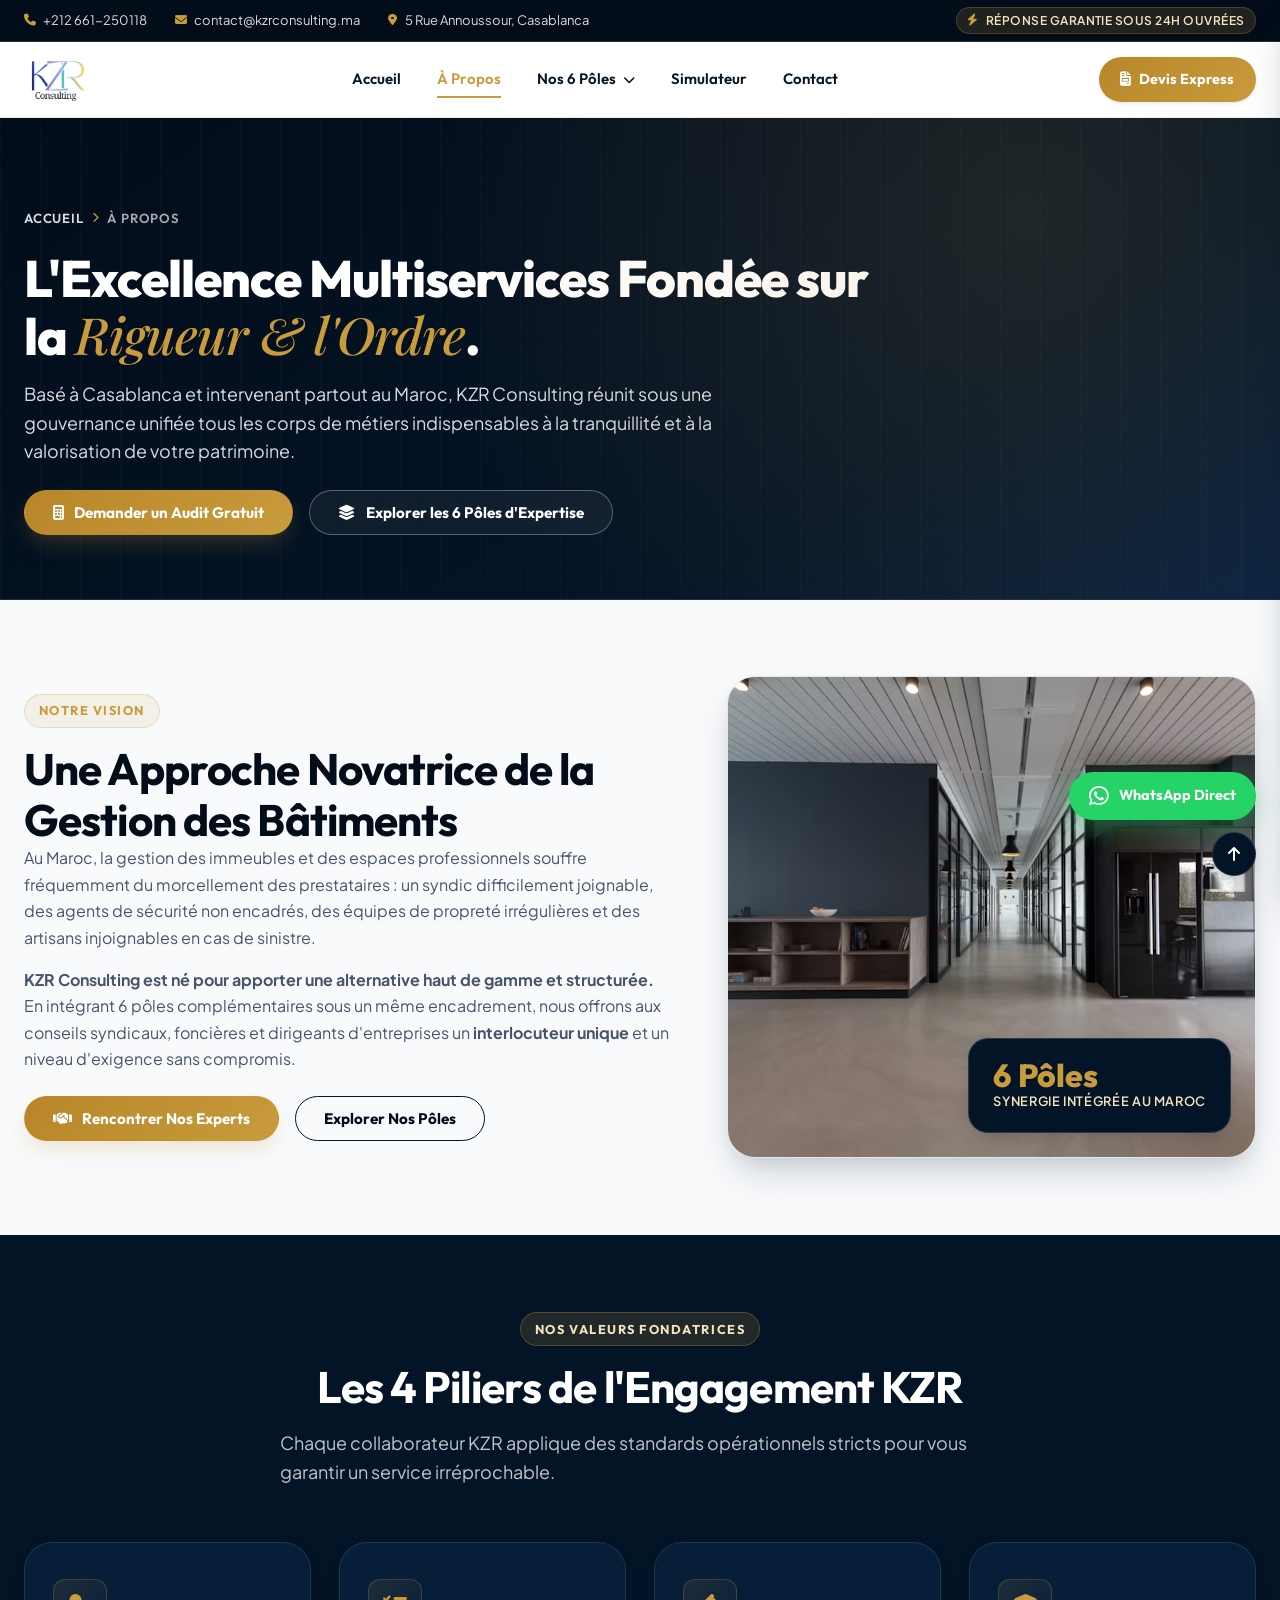
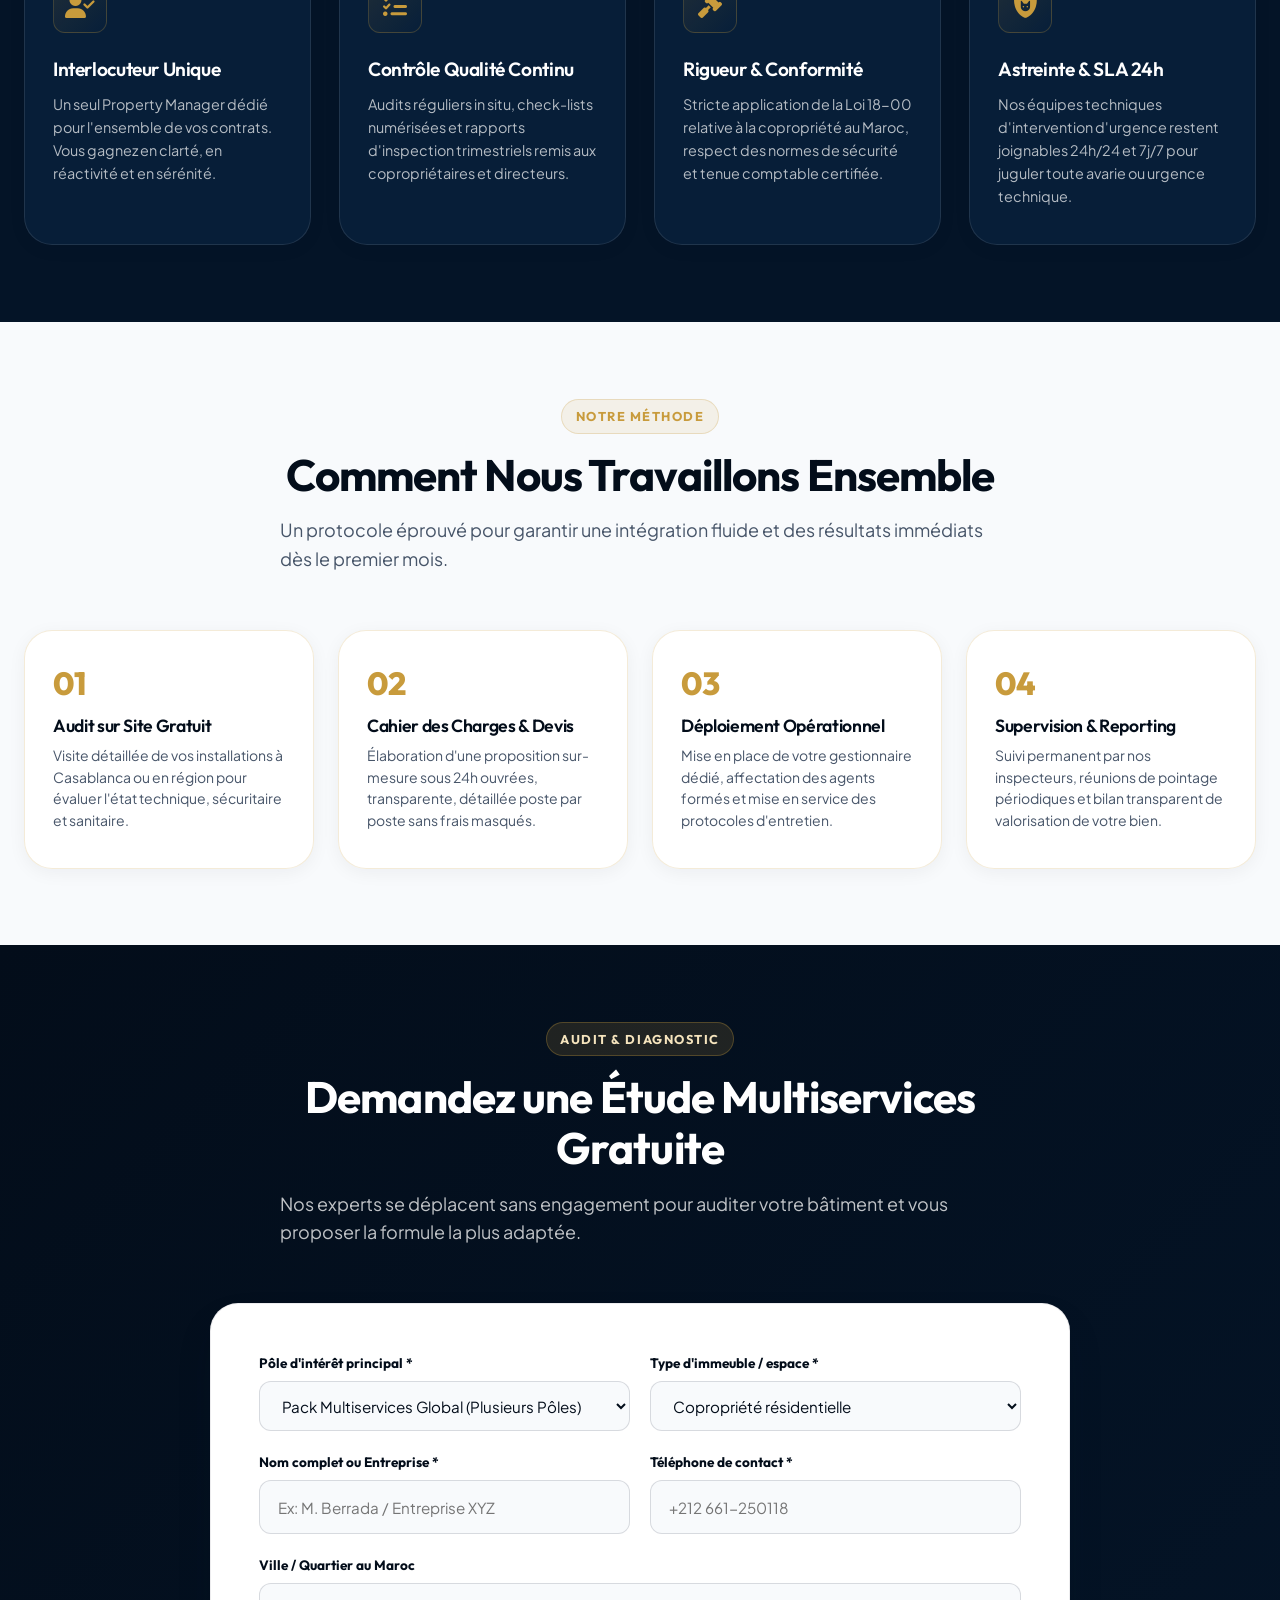
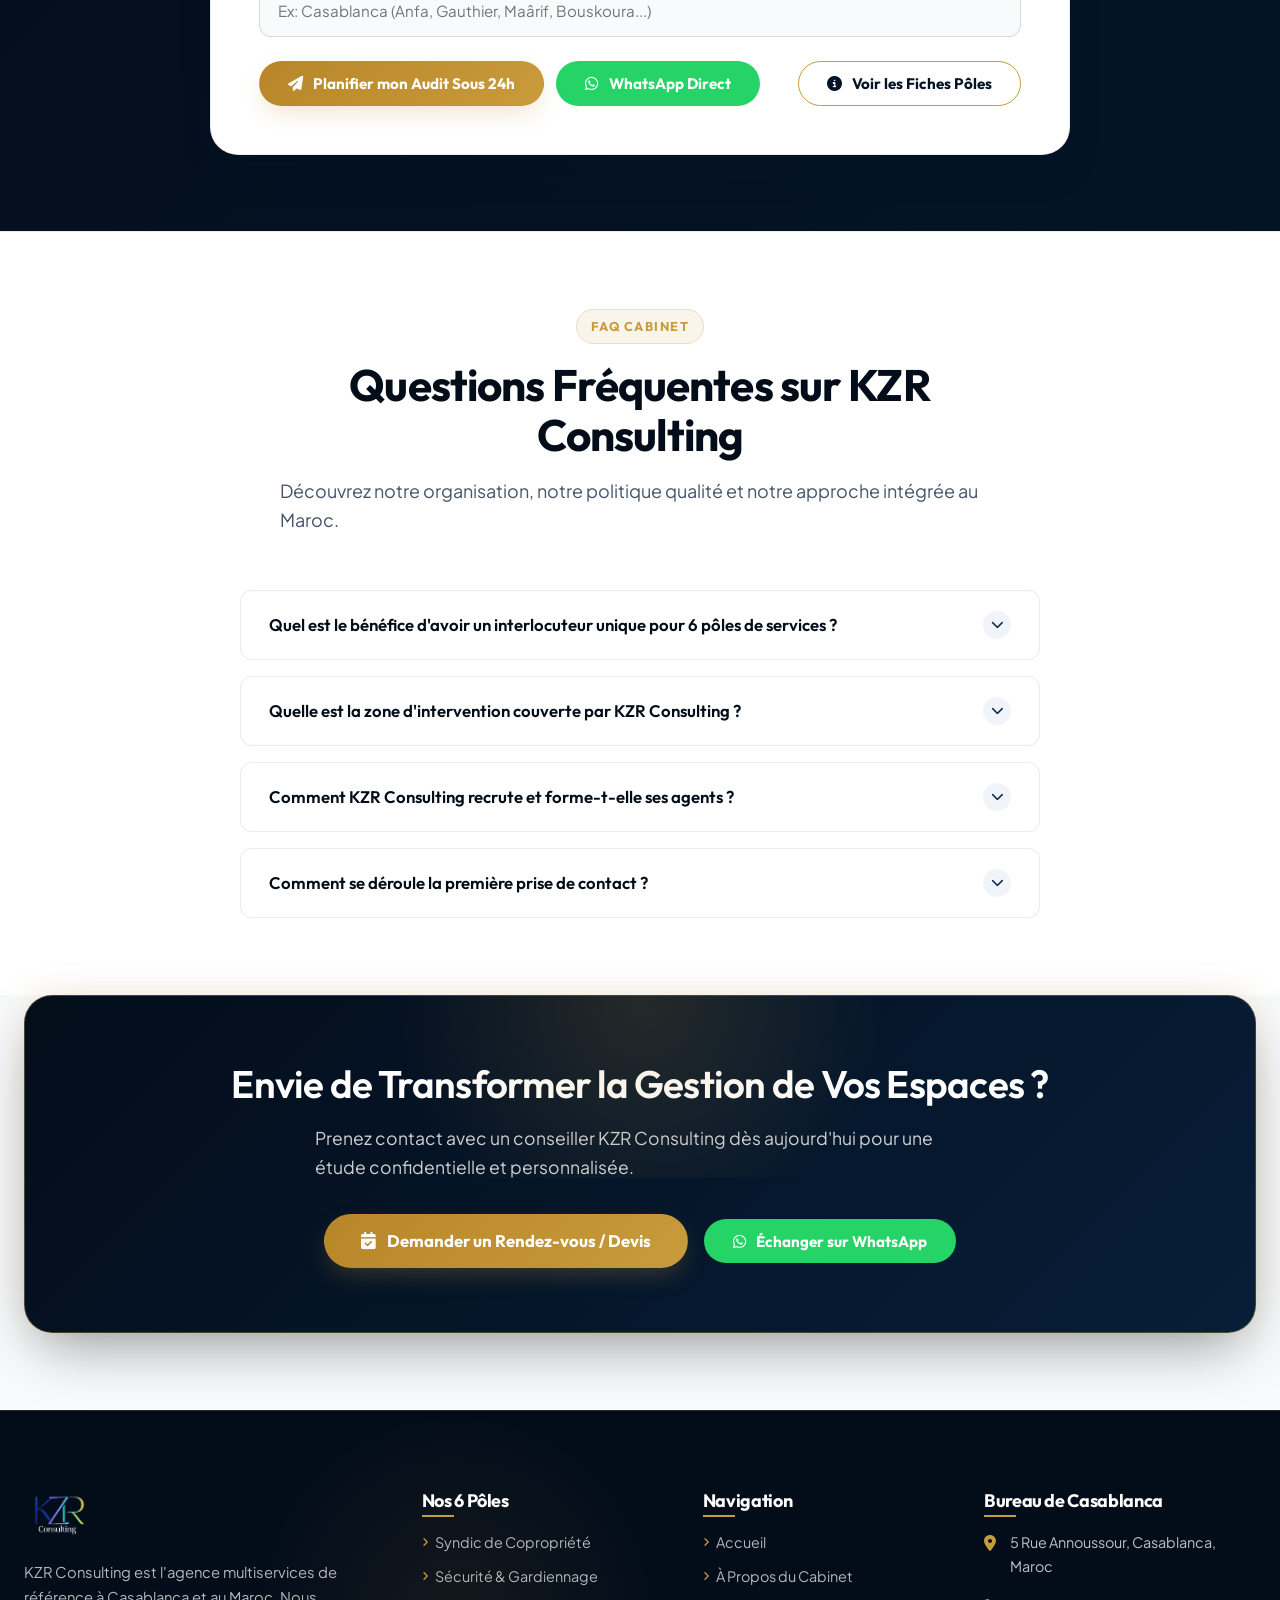
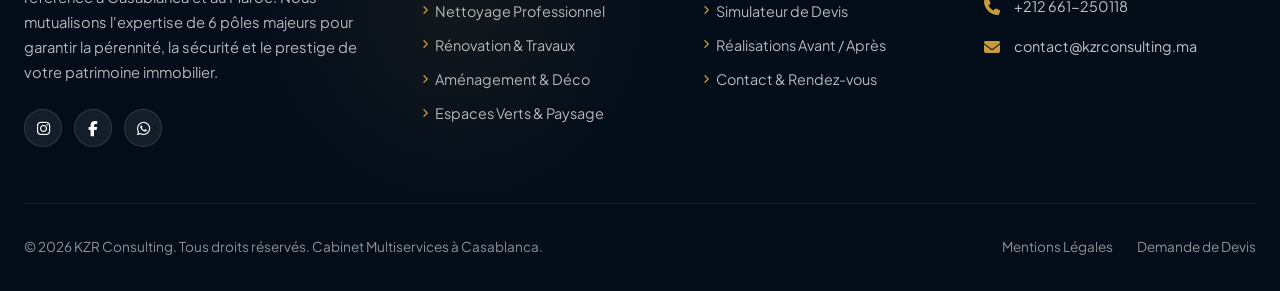
==== commit 9909fc92: "feat: upgrade KZR Consulting to ultra-luxury corporate design with rich interactive modules - Visual" ====
--- a/a-propos.html
+++ b/a-propos.html
@@ -182,6 +182,16 @@
       <p class="kzr-page-hero-subtitle">
         Basé à Casablanca et intervenant partout au Maroc, KZR Consulting réunit sous une gouvernance unifiée tous les corps de métiers indispensables à la tranquillité et à la valorisation de votre patrimoine.
       </p>
+      <div style="margin-top: 1.5rem; display: flex; flex-wrap: wrap; gap: 1rem; align-items: center;">
+        <a href="#devis-rapide" class="kzr-btn kzr-btn-gold gold-shimmer-btn">
+          <i class="fa-solid fa-calculator"></i>
+          <span>Demander un Audit Gratuit</span>
+        </a>
+        <button type="button" class="kzr-btn kzr-btn-outline-white kzr-pole-deep-dive-btn" data-pole-open="syndic" aria-label="Consulter les 6 Pôles d'Expertise KZR">
+          <i class="fa-solid fa-layer-group"></i>
+          <span>Explorer les 6 Pôles d'Expertise</span>
+        </button>
+      </div>
     </div>
   </section>
 
@@ -230,7 +240,7 @@
       </div>
 
       <div class="kzr-pillars-grid">
-        <div class="kzr-pillar-card" style="background: var(--color-navy-850); border-color: rgba(255,255,255,0.1); color: #fff;">
+        <div class="kzr-pillar-card tilt-card" style="background: var(--color-navy-850); border-color: rgba(255,255,255,0.1); color: #fff;">
           <div class="kzr-pillar-icon"><i class="fa-solid fa-user-check"></i></div>
           <h3 class="kzr-pillar-title" style="color: #fff;">Interlocuteur Unique</h3>
           <p class="kzr-pillar-desc" style="color: rgba(255,255,255,0.7);">
@@ -238,7 +248,7 @@
           </p>
         </div>
 
-        <div class="kzr-pillar-card" style="background: var(--color-navy-850); border-color: rgba(255,255,255,0.1); color: #fff;">
+        <div class="kzr-pillar-card tilt-card" style="background: var(--color-navy-850); border-color: rgba(255,255,255,0.1); color: #fff;">
           <div class="kzr-pillar-icon"><i class="fa-solid fa-list-check"></i></div>
           <h3 class="kzr-pillar-title" style="color: #fff;">Contrôle Qualité Continu</h3>
           <p class="kzr-pillar-desc" style="color: rgba(255,255,255,0.7);">
@@ -246,7 +256,7 @@
           </p>
         </div>
 
-        <div class="kzr-pillar-card" style="background: var(--color-navy-850); border-color: rgba(255,255,255,0.1); color: #fff;">
+        <div class="kzr-pillar-card tilt-card" style="background: var(--color-navy-850); border-color: rgba(255,255,255,0.1); color: #fff;">
           <div class="kzr-pillar-icon"><i class="fa-solid fa-gavel"></i></div>
           <h3 class="kzr-pillar-title" style="color: #fff;">Rigueur & Conformité</h3>
           <p class="kzr-pillar-desc" style="color: rgba(255,255,255,0.7);">
@@ -254,7 +264,7 @@
           </p>
         </div>
 
-        <div class="kzr-pillar-card" style="background: var(--color-navy-850); border-color: rgba(255,255,255,0.1); color: #fff;">
+        <div class="kzr-pillar-card tilt-card" style="background: var(--color-navy-850); border-color: rgba(255,255,255,0.1); color: #fff;">
           <div class="kzr-pillar-icon"><i class="fa-solid fa-shield-cat"></i></div>
           <h3 class="kzr-pillar-title" style="color: #fff;">Astreinte & SLA 24h</h3>
           <p class="kzr-pillar-desc" style="color: rgba(255,255,255,0.7);">
@@ -277,7 +287,7 @@
       </div>
 
       <div class="kzr-process-grid">
-        <div class="kzr-process-card">
+        <div class="kzr-process-card tilt-card glass-card">
           <span class="kzr-process-step">01</span>
           <h3 class="kzr-process-title">Audit sur Site Gratuit</h3>
           <p class="kzr-process-desc">
@@ -285,7 +295,7 @@
           </p>
         </div>
 
-        <div class="kzr-process-card">
+        <div class="kzr-process-card tilt-card glass-card">
           <span class="kzr-process-step">02</span>
           <h3 class="kzr-process-title">Cahier des Charges & Devis</h3>
           <p class="kzr-process-desc">
@@ -293,7 +303,7 @@
           </p>
         </div>
 
-        <div class="kzr-process-card">
+        <div class="kzr-process-card tilt-card glass-card">
           <span class="kzr-process-step">03</span>
           <h3 class="kzr-process-title">Déploiement Opérationnel</h3>
           <p class="kzr-process-desc">
@@ -301,12 +311,144 @@
           </p>
         </div>
 
-        <div class="kzr-process-card">
+        <div class="kzr-process-card tilt-card glass-card">
           <span class="kzr-process-step">04</span>
           <h3 class="kzr-process-title">Supervision & Reporting</h3>
           <p class="kzr-process-desc">
             Suivi permanent par nos inspecteurs, réunions de pointage périodiques et bilan transparent de valorisation de votre bien.
           </p>
+        </div>
+      </div>
+    </div>
+  </section>
+
+  <!-- ==================== QUICK DEVIS WIDGET ==================== -->
+  <section class="section section-dark" id="devis-rapide" style="background: linear-gradient(135deg, var(--color-navy-950), var(--color-navy-900));">
+    <div class="container">
+      <div class="section-header">
+        <span class="eyebrow eyebrow-dark">Audit & Diagnostic</span>
+        <h2 class="section-title">Demandez une Étude Multiservices Gratuite</h2>
+        <p class="section-subtitle">
+          Nos experts se déplacent sans engagement pour auditer votre bâtiment et vous proposer la formule la plus adaptée.
+        </p>
+      </div>
+
+      <div class="kzr-form-card glass-card-dark" style="max-width: 860px; margin: 0 auto;">
+        <form class="kzr-quick-devis-form" data-pole="multiservices">
+          <div class="kzr-form-grid">
+            <div class="kzr-form-group">
+              <label class="kzr-form-label" for="apropos-service">Pôle d'intérêt principal *</label>
+              <select id="apropos-service" class="kzr-form-select" required>
+                <option value="pack-multiservices">Pack Multiservices Global (Plusieurs Pôles)</option>
+                <option value="syndic">Syndic de Copropriété (Loi 18-00)</option>
+                <option value="securite">Sécurité Privée & Gardiennage 24/7</option>
+                <option value="nettoyage">Nettoyage Professionnel & Hygiène</option>
+                <option value="renovation">Rénovation & Travaux de Second Œuvre</option>
+                <option value="amenagement">Aménagement Intérieur & Conception 3D</option>
+                <option value="espaces-verts">Espaces Verts & Paysage</option>
+              </select>
+            </div>
+            <div class="kzr-form-group">
+              <label class="kzr-form-label" for="apropos-type">Type d'immeuble / espace *</label>
+              <select id="apropos-type" class="kzr-form-select" required>
+                <option value="copropriete">Copropriété résidentielle</option>
+                <option value="bureaux">Siège social / Bureaux tertiaires</option>
+                <option value="residence">Résidence fermée / Domaine privé</option>
+                <option value="commerce">Espace commercial / Showroom / Clinique</option>
+              </select>
+            </div>
+            <div class="kzr-form-group">
+              <label class="kzr-form-label" for="apropos-nom">Nom complet ou Entreprise *</label>
+              <input type="text" id="apropos-nom" class="kzr-form-input" placeholder="Ex: M. Berrada / Entreprise XYZ" required>
+            </div>
+            <div class="kzr-form-group">
+              <label class="kzr-form-label" for="apropos-tel">Téléphone de contact *</label>
+              <input type="tel" id="apropos-tel" class="kzr-form-input" placeholder="+212 661-250118" required>
+            </div>
+            <div class="kzr-form-group col-span-2">
+              <label class="kzr-form-label" for="apropos-ville">Ville / Quartier au Maroc</label>
+              <input type="text" id="apropos-ville" class="kzr-form-input" placeholder="Ex: Casablanca (Anfa, Gauthier, Maârif, Bouskoura...)">
+            </div>
+          </div>
+          <div style="margin-top: 1.5rem; display: flex; flex-wrap: wrap; gap: 1rem; align-items: center; justify-content: space-between;">
+            <div style="display: flex; gap: 0.75rem; flex-wrap: wrap;">
+              <button type="submit" class="kzr-btn kzr-btn-gold gold-shimmer-btn">
+                <i class="fa-solid fa-paper-plane"></i>
+                <span>Planifier mon Audit Sous 24h</span>
+              </button>
+              <a href="https://wa.me/212661250118?text=Bonjour%20KZR,%20je%20souhaite%20des%20informations%20sur%20vos%20services" target="_blank" rel="noopener" class="kzr-btn" style="background:#25D366; color:#fff;">
+                <i class="fa-brands fa-whatsapp"></i>
+                <span>WhatsApp Direct</span>
+              </a>
+            </div>
+            <button type="button" class="kzr-btn kzr-btn-outline-gold kzr-pole-deep-dive-btn" data-pole-open="syndic">
+              <i class="fa-solid fa-circle-info"></i>
+              <span>Voir les Fiches Pôles</span>
+            </button>
+          </div>
+        </form>
+      </div>
+    </div>
+  </section>
+
+  <!-- ==================== FAQ ACCORDION À PROPOS ==================== -->
+  <section class="section" style="background-color: var(--color-white); border-top: 1px solid var(--border-light);">
+    <div class="container">
+      <div class="section-header">
+        <span class="eyebrow">FAQ Cabinet</span>
+        <h2 class="section-title">Questions Fréquentes sur KZR Consulting</h2>
+        <p class="section-subtitle">
+          Découvrez notre organisation, notre politique qualité et notre approche intégrée au Maroc.
+        </p>
+      </div>
+
+      <div class="kzr-faq-list">
+        <div class="kzr-faq-item">
+          <button type="button" class="kzr-faq-trigger" aria-expanded="false">
+            <span>Quel est le bénéfice d'avoir un interlocuteur unique pour 6 pôles de services ?</span>
+            <span class="kzr-faq-icon"><i class="fa-solid fa-chevron-down"></i></span>
+          </button>
+          <div class="kzr-faq-content">
+            <div class="kzr-faq-inner">
+              Un interlocuteur unique supprime les défaillances de communication entre prestataires. Votre Property Manager KZR coordonne directement agents de sécurité, techniciens de surface, jardiniers et ouvriers du bâtiment. En cas d'incident, une seule ligne d'appel suffit et la résolution est immédiate.
+            </div>
+          </div>
+        </div>
+
+        <div class="kzr-faq-item">
+          <button type="button" class="kzr-faq-trigger" aria-expanded="false">
+            <span>Quelle est la zone d'intervention couverte par KZR Consulting ?</span>
+            <span class="kzr-faq-icon"><i class="fa-solid fa-chevron-down"></i></span>
+          </button>
+          <div class="kzr-faq-content">
+            <div class="kzr-faq-inner">
+              Notre siège opérationnel est situé à Casablanca (5 Rue Annoussour). Nous couvrons l'ensemble du Grand Casablanca (Anfa, Gauthier, Racine, Maârif, Sidi Maârouf, Bouskoura, Dar Bouazza, Mohammedia) ainsi que Rabat, Marrakech et Tanger pour les contrats d'envergure.
+            </div>
+          </div>
+        </div>
+
+        <div class="kzr-faq-item">
+          <button type="button" class="kzr-faq-trigger" aria-expanded="false">
+            <span>Comment KZR Consulting recrute et forme-t-elle ses agents ?</span>
+            <span class="kzr-faq-icon"><i class="fa-solid fa-chevron-down"></i></span>
+          </button>
+          <div class="kzr-faq-content">
+            <div class="kzr-faq-inner">
+              Chaque agent fait l'objet d'un contrôle rigoureux d'antécédents (casier judiciaire vierge, vérification des références). Nos collaborateurs suivent des modules de formation continue : secourisme du travail (SST), maniement des équipements industriels, courtoisie relationnelle et discrétion professionnelle.
+            </div>
+          </div>
+        </div>
+
+        <div class="kzr-faq-item">
+          <button type="button" class="kzr-faq-trigger" aria-expanded="false">
+            <span>Comment se déroule la première prise de contact ?</span>
+            <span class="kzr-faq-icon"><i class="fa-solid fa-chevron-down"></i></span>
+          </button>
+          <div class="kzr-faq-content">
+            <div class="kzr-faq-inner">
+              Dès réception de votre demande via le formulaire ou WhatsApp, un conseiller technique prend contact avec vous sous 24h ouvrées pour fixer un rendez-vous sur place. Nous réalisons un diagnostic technique gracieux avant de vous adresser un cahier des charges détaillé et transparent.
+            </div>
+          </div>
         </div>
       </div>
     </div>
@@ -408,6 +550,22 @@
     <button type="button" class="kzr-back-to-top"><i class="fa-solid fa-arrow-up"></i></button>
   </aside>
 
+  <!-- ==================== POLE DEEP-DIVE MODAL SKELETON ==================== -->
+  <div id="kzr-pole-modal" class="kzr-modal" role="dialog" aria-modal="true" aria-hidden="true" aria-labelledby="kzr-modal-title">
+    <div class="kzr-modal-backdrop" id="kzr-modal-backdrop" data-modal-close></div>
+    <div class="kzr-modal-dialog" role="document">
+      <button type="button" class="kzr-modal-close" id="kzr-modal-close-btn" data-modal-close aria-label="Fermer la fenêtre de détail">
+        <i class="fa-solid fa-xmark"></i>
+      </button>
+      <div class="kzr-modal-content" id="kzr-modal-dynamic-content">
+        <!-- Content dynamically rendered via modal.js -->
+      </div>
+    </div>
+  </div>
+
   <script src="assets/js/main.js"></script>
+  <script src="assets/js/interactive.js"></script>
+  <script src="assets/js/modal.js"></script>
+  <script src="assets/js/contact.js"></script>
 </body>
 </html>
--- a/assets/css/variables.css
+++ b/assets/css/variables.css
@@ -62,6 +62,25 @@
   --border-medium: rgba(15, 23, 42, 0.14);
   --border-dark: rgba(255, 255, 255, 0.12);
   --border-gold: rgba(200, 155, 60, 0.35);
+  --border-gold-glow: rgba(200, 155, 60, 0.6);
+
+  /* --- Glassmorphism & Luxury Surfaces --- */
+  --glass-bg-light: rgba(255, 255, 255, 0.82);
+  --glass-bg-dark: rgba(7, 30, 56, 0.75);
+  --glass-bg-card: rgba(255, 255, 255, 0.9);
+  --glass-border-light: rgba(255, 255, 255, 0.4);
+  --glass-border-gold: rgba(200, 155, 60, 0.3);
+  --glass-border-gold-hover: rgba(200, 155, 60, 0.65);
+  --glass-blur-sm: 8px;
+  --glass-blur-md: 16px;
+  --glass-blur-lg: 24px;
+
+  /* --- Luxury Gradients & Shimmer --- */
+  --gradient-gold: linear-gradient(135deg, #b88628 0%, #c89b3c 50%, #deb45a 100%);
+  --gradient-gold-hover: linear-gradient(135deg, #c89b3c 0%, #deb45a 50%, #f5e4bd 100%);
+  --gradient-navy: linear-gradient(145deg, #030d1a 0%, #071e38 60%, #0b2c4f 100%);
+  --gradient-glass: linear-gradient(135deg, rgba(255, 255, 255, 0.9) 0%, rgba(255, 255, 255, 0.65) 100%);
+  --gradient-glass-dark: linear-gradient(135deg, rgba(7, 30, 56, 0.85) 0%, rgba(3, 13, 26, 0.9) 100%);
 
   /* --- Typography --- */
   --font-heading: 'Outfit', 'Onest', system-ui, -apple-system, sans-serif;
@@ -75,7 +94,18 @@
   --shadow-lg: 0 12px 28px -4px rgba(4, 20, 39, 0.12), 0 4px 10px -2px rgba(4, 20, 39, 0.06);
   --shadow-xl: 0 20px 40px -8px rgba(4, 20, 39, 0.18), 0 8px 16px -4px rgba(4, 20, 39, 0.08);
   --shadow-gold: 0 10px 25px -5px rgba(200, 155, 60, 0.28);
+  --shadow-gold-lg: 0 16px 36px -6px rgba(200, 155, 60, 0.38);
+  --shadow-gold-glow: 0 0 28px rgba(200, 155, 60, 0.35);
   --shadow-glow: 0 0 30px rgba(11, 44, 79, 0.2);
+
+  /* --- Z-Index Hierarchy --- */
+  --z-header: 50;
+  --z-topbar: 55;
+  --z-floating: 90;
+  --z-dropdown: 100;
+  --z-drawer: 200;
+  --z-modal-backdrop: 1000;
+  --z-modal: 1010;
 
   /* --- Layout & Spacing --- */
   --container-max-width: 1280px;
--- a/assets/css/base.css
+++ b/assets/css/base.css
@@ -238,3 +238,122 @@
   white-space: nowrap;
   border: 0;
 }
+
+/* ==========================================================================
+   Luxury Shared Micro-Interactions & Glassmorphism Utilities
+   ========================================================================== */
+
+/* 1. Glassmorphism Surface Base */
+.glass-card {
+  background: var(--glass-bg-light);
+  backdrop-filter: blur(var(--glass-blur-md));
+  -webkit-backdrop-filter: blur(var(--glass-blur-md));
+  border: 1px solid var(--glass-border-gold);
+  border-radius: var(--radius-xl);
+  box-shadow: var(--shadow-lg);
+  transition: border-color var(--transition-normal), box-shadow var(--transition-normal), transform var(--transition-normal);
+}
+
+.glass-card:hover {
+  border-color: var(--glass-border-gold-hover);
+  box-shadow: var(--shadow-xl), var(--shadow-gold-glow);
+}
+
+.glass-card-dark {
+  background: var(--glass-bg-dark);
+  backdrop-filter: blur(var(--glass-blur-lg));
+  -webkit-backdrop-filter: blur(var(--glass-blur-lg));
+  border: 1px solid var(--border-gold);
+  border-radius: var(--radius-xl);
+  box-shadow: var(--shadow-xl);
+}
+
+.glass-card-dark:hover {
+  border-color: var(--accent-gold);
+  box-shadow: var(--shadow-xl), 0 0 24px rgba(200, 155, 60, 0.25);
+}
+
+/* 2. Interactive 3D Tilt Card Base */
+.tilt-card {
+  transform-style: preserve-3d;
+  perspective: 1000px;
+  will-change: transform;
+  transition: transform var(--transition-fast), box-shadow var(--transition-normal), border-color var(--transition-normal);
+}
+
+/* 3. Luxury Gold Shimmer Effect */
+.gold-shimmer-btn {
+  position: relative;
+  overflow: hidden;
+  isolation: isolate;
+}
+
+.gold-shimmer-btn::after {
+  content: '';
+  position: absolute;
+  top: 0;
+  left: -120%;
+  width: 80%;
+  height: 100%;
+  background: linear-gradient(
+    90deg,
+    transparent 0%,
+    rgba(255, 255, 255, 0.35) 50%,
+    transparent 100%
+  );
+  transform: skewX(-20deg);
+  pointer-events: none;
+  transition: left 0.75s ease;
+}
+
+.gold-shimmer-btn:hover::after {
+  left: 140%;
+}
+
+/* 4. Luxury Shared Keyframe Animations */
+@keyframes kzr-gold-shimmer {
+  0% { transform: translateX(-100%) skewX(-20deg); }
+  100% { transform: translateX(200%) skewX(-20deg); }
+}
+
+@keyframes kzr-gold-pulse {
+  0%, 100% {
+    box-shadow: 0 0 0 0 rgba(200, 155, 60, 0.4);
+  }
+  50% {
+    box-shadow: 0 0 0 8px rgba(200, 155, 60, 0);
+  }
+}
+
+@keyframes kzr-modal-backdrop-in {
+  from {
+    opacity: 0;
+  }
+  to {
+    opacity: 1;
+  }
+}
+
+@keyframes kzr-modal-content-in {
+  from {
+    opacity: 0;
+    transform: translateY(24px) scale(0.96);
+  }
+  to {
+    opacity: 1;
+    transform: translateY(0) scale(1);
+  }
+}
+
+/* 5. Reduced Motion Override */
+@media (prefers-reduced-motion: reduce) {
+  *, *::before, *::after {
+    animation-duration: 0.01ms !important;
+    animation-iteration-count: 1 !important;
+    transition-duration: 0.01ms !important;
+    scroll-behavior: auto !important;
+  }
+  .tilt-card {
+    transform: none !important;
+  }
+}
--- a/assets/css/layout.css
+++ b/assets/css/layout.css
@@ -80,19 +80,20 @@
   top: 0;
   left: 0;
   right: 0;
-  z-index: 50;
-  background-color: rgba(255, 255, 255, 0.94);
-  backdrop-filter: blur(16px);
-  -webkit-backdrop-filter: blur(16px);
-  border-bottom: 1px solid var(--border-light);
-  transition: padding var(--transition-normal), box-shadow var(--transition-normal), background-color var(--transition-normal);
+  z-index: var(--z-header, 50);
+  background-color: rgba(255, 255, 255, 0.88);
+  backdrop-filter: blur(18px);
+  -webkit-backdrop-filter: blur(18px);
+  border-bottom: 1px solid rgba(200, 155, 60, 0.15);
+  transition: padding var(--transition-normal), box-shadow var(--transition-normal), background-color var(--transition-normal), border-color var(--transition-normal);
   padding: 0.85rem 0;
 }
 
 .kzr-header.scrolled {
-  padding: 0.5rem 0;
-  background-color: rgba(255, 255, 255, 0.98);
-  box-shadow: 0 10px 30px -5px rgba(4, 20, 39, 0.08);
+  padding: 0.55rem 0;
+  background-color: rgba(255, 255, 255, 0.95);
+  border-bottom-color: rgba(200, 155, 60, 0.3);
+  box-shadow: 0 10px 30px -5px rgba(4, 20, 39, 0.08), 0 2px 10px rgba(200, 155, 60, 0.08);
 }
 
 .kzr-header-inner {
@@ -189,17 +190,19 @@
   top: 100%;
   left: 50%;
   transform: translateX(-50%) translateY(12px);
-  background-color: var(--color-white);
+  background-color: rgba(255, 255, 255, 0.94);
+  backdrop-filter: blur(20px);
+  -webkit-backdrop-filter: blur(20px);
   border-radius: var(--radius-lg);
-  box-shadow: var(--shadow-xl);
-  border: 1px solid var(--border-light);
+  box-shadow: 0 20px 45px -10px rgba(4, 20, 39, 0.16), 0 0 24px rgba(200, 155, 60, 0.12);
+  border: 1px solid rgba(200, 155, 60, 0.22);
   padding: 1.25rem;
   min-width: 580px;
   opacity: 0;
   visibility: hidden;
   pointer-events: none;
   transition: opacity var(--transition-normal), transform var(--transition-normal), visibility var(--transition-normal);
-  z-index: 100;
+  z-index: var(--z-dropdown, 100);
 }
 
 .kzr-nav-item:hover .kzr-dropdown-menu {
--- a/assets/css/components.css
+++ b/assets/css/components.css
@@ -49,13 +49,38 @@
   background: linear-gradient(135deg, var(--color-gold-700), var(--color-gold));
   color: var(--color-white);
   box-shadow: var(--shadow-gold);
+  position: relative;
+  overflow: hidden;
+  isolation: isolate;
+}
+
+.kzr-btn-gold::after {
+  content: '';
+  position: absolute;
+  top: 0;
+  left: -120%;
+  width: 75%;
+  height: 100%;
+  background: linear-gradient(
+    90deg,
+    transparent 0%,
+    rgba(255, 255, 255, 0.4) 50%,
+    transparent 100%
+  );
+  transform: skewX(-20deg);
+  pointer-events: none;
+  transition: left 0.75s cubic-bezier(0.16, 1, 0.3, 1);
 }
 
 .kzr-btn-gold:hover {
   background: linear-gradient(135deg, var(--color-gold), var(--color-gold-400));
   transform: translateY(-2px);
-  box-shadow: 0 14px 28px -4px rgba(200, 155, 60, 0.4);
-  color: var(--color-white);
+  box-shadow: 0 14px 28px -4px rgba(200, 155, 60, 0.45), var(--shadow-gold-glow);
+  color: var(--color-white);
+}
+
+.kzr-btn-gold:hover::after {
+  left: 140%;
 }
 
 .kzr-btn-outline {
@@ -94,9 +119,19 @@
   padding: 5rem 0 6rem 0;
 }
 
+#kzr-hero-canvas {
+  position: absolute;
+  inset: 0;
+  width: 100%;
+  height: 100%;
+  pointer-events: none;
+  z-index: 1;
+}
+
 .kzr-hero-pattern {
   position: absolute;
   inset: 0;
+  z-index: 1;
   background-image: 
     radial-gradient(circle at 15% 25%, rgba(200, 155, 60, 0.12) 0%, transparent 45%),
     radial-gradient(circle at 85% 75%, rgba(16, 60, 107, 0.25) 0%, transparent 50%),
@@ -312,11 +347,103 @@
   color: var(--text-muted);
 }
 
-/* --- 4. THE 6 PÔLES SERVICE CARDS --- */
+/* --- 4. THE 6 PÔLES SERVICE CARDS & FILTER TABS --- */
+
+/* Filter Pill Tabs Bar */
+.kzr-filter-bar {
+  display: flex;
+  align-items: center;
+  justify-content: center;
+  flex-wrap: wrap;
+  gap: 0.65rem;
+  margin: 0 auto 3rem auto;
+  padding: 0.45rem;
+  background: rgba(255, 255, 255, 0.85);
+  backdrop-filter: blur(12px);
+  -webkit-backdrop-filter: blur(12px);
+  border-radius: var(--radius-full);
+  border: 1px solid rgba(200, 155, 60, 0.25);
+  box-shadow: 0 4px 20px -2px rgba(4, 20, 39, 0.06);
+  max-width: fit-content;
+}
+
+.kzr-filter-pill {
+  display: inline-flex;
+  align-items: center;
+  gap: 0.55rem;
+  padding: 0.65rem 1.35rem;
+  font-family: var(--font-heading);
+  font-size: 0.875rem;
+  font-weight: 700;
+  color: var(--color-navy-900);
+  background: transparent;
+  border: 1px solid transparent;
+  border-radius: var(--radius-full);
+  cursor: pointer;
+  transition: all var(--transition-normal);
+  user-select: none;
+  white-space: nowrap;
+}
+
+.kzr-filter-pill i {
+  font-size: 0.85rem;
+  color: var(--color-slate-500);
+  transition: color var(--transition-fast);
+}
+
+.kzr-filter-pill:hover {
+  background: rgba(200, 155, 60, 0.08);
+  color: var(--accent-gold);
+  border-color: rgba(200, 155, 60, 0.25);
+}
+
+.kzr-filter-pill.active {
+  background: linear-gradient(135deg, var(--color-navy-950), var(--color-navy-850));
+  color: var(--color-white);
+  border-color: var(--accent-gold);
+  box-shadow: 0 6px 18px rgba(4, 20, 39, 0.25), 0 0 14px rgba(200, 155, 60, 0.3);
+}
+
+.kzr-filter-pill.active i {
+  color: var(--accent-gold);
+}
+
+.kzr-filter-pill .kzr-filter-count {
+  font-size: 0.725rem;
+  padding: 0.1rem 0.45rem;
+  border-radius: var(--radius-full);
+  background: rgba(200, 155, 60, 0.2);
+  color: var(--accent-gold);
+  font-weight: 700;
+}
+
+.kzr-filter-pill.active .kzr-filter-count {
+  background: var(--accent-gold);
+  color: var(--color-white);
+}
+
+@media (max-width: 680px) {
+  .kzr-filter-bar {
+    width: 100%;
+    max-width: 100%;
+    border-radius: var(--radius-lg);
+    justify-content: flex-start;
+    overflow-x: auto;
+    padding: 0.5rem;
+    flex-wrap: nowrap;
+    -webkit-overflow-scrolling: touch;
+    scrollbar-width: none;
+  }
+  .kzr-filter-bar::-webkit-scrollbar {
+    display: none;
+  }
+}
+
 .kzr-poles-grid {
   display: grid;
   grid-template-columns: repeat(3, 1fr);
   gap: 2rem;
+  perspective: 1200px;
 }
 
 @media (max-width: 1024px) {
@@ -331,22 +458,85 @@
   }
 }
 
+/* Glassmorphism Luxury Pole Card with Subtle Glowing Gold Border */
 .kzr-pole-card {
   position: relative;
-  background-color: var(--color-white);
+  background: rgba(255, 255, 255, 0.92);
+  backdrop-filter: blur(14px);
+  -webkit-backdrop-filter: blur(14px);
   border-radius: var(--radius-xl);
   overflow: hidden;
-  box-shadow: var(--shadow-sm);
-  border: 1px solid var(--border-light);
+  box-shadow: 0 4px 20px -2px rgba(4, 20, 39, 0.06);
+  border: 1px solid rgba(200, 155, 60, 0.22);
   display: flex;
   flex-direction: column;
-  transition: transform var(--transition-normal), box-shadow var(--transition-normal), border-color var(--transition-normal);
+  transform-style: preserve-3d;
+  perspective: 1000px;
+  will-change: transform;
+  transition: transform 0.35s cubic-bezier(0.16, 1, 0.3, 1), 
+              box-shadow 0.35s cubic-bezier(0.16, 1, 0.3, 1), 
+              border-color 0.35s cubic-bezier(0.16, 1, 0.3, 1),
+              opacity 0.35s ease,
+              visibility 0.35s ease;
+}
+
+.kzr-pole-card::before {
+  content: '';
+  position: absolute;
+  inset: 0;
+  border-radius: inherit;
+  padding: 1.5px;
+  background: linear-gradient(135deg, rgba(200, 155, 60, 0.5) 0%, transparent 40%, rgba(200, 155, 60, 0.25) 100%);
+  -webkit-mask: linear-gradient(#fff 0 0) content-box, linear-gradient(#fff 0 0);
+  -webkit-mask-composite: xor;
+  mask-composite: exclude;
+  pointer-events: none;
+  opacity: 0.6;
+  transition: opacity var(--transition-normal);
+  z-index: 3;
 }
 
 .kzr-pole-card:hover {
   transform: translateY(-8px);
-  box-shadow: var(--shadow-xl);
-  border-color: rgba(200, 155, 60, 0.4);
+  box-shadow: 0 22px 45px -10px rgba(4, 20, 39, 0.18), 0 0 28px rgba(200, 155, 60, 0.25);
+  border-color: rgba(200, 155, 60, 0.65);
+}
+
+.kzr-pole-card:hover::before {
+  opacity: 1;
+}
+
+/* Dynamic Interactive 3D Glare Reflection */
+.kzr-pole-card::after {
+  content: '';
+  position: absolute;
+  inset: 0;
+  border-radius: inherit;
+  background: radial-gradient(
+    circle at var(--glare-x, 50%) var(--glare-y, 50%),
+    rgba(255, 255, 255, 0.25) 0%,
+    rgba(200, 155, 60, 0.1) 35%,
+    transparent 70%
+  );
+  pointer-events: none;
+  opacity: 0;
+  transition: opacity 0.3s ease;
+  z-index: 4;
+}
+
+.kzr-pole-card:hover::after {
+  opacity: 1;
+}
+
+/* Dynamic Filter Transition States */
+.kzr-pole-card.is-hidden {
+  display: none !important;
+}
+
+.kzr-pole-card.filtering-out {
+  opacity: 0;
+  transform: scale(0.94);
+  pointer-events: none;
 }
 
 .kzr-pole-thumb {
@@ -372,8 +562,9 @@
   left: 1rem;
   background: rgba(4, 20, 39, 0.85);
   backdrop-filter: blur(8px);
+  -webkit-backdrop-filter: blur(8px);
   color: var(--color-gold-200);
-  border: 1px solid rgba(200, 155, 60, 0.3);
+  border: 1px solid rgba(200, 155, 60, 0.35);
   font-family: var(--font-heading);
   font-size: 0.725rem;
   font-weight: 700;
@@ -381,7 +572,7 @@
   letter-spacing: 0.08em;
   padding: 0.35rem 0.75rem;
   border-radius: var(--radius-full);
-  z-index: 2;
+  z-index: 4;
 }
 
 .kzr-pole-body {
@@ -389,6 +580,8 @@
   display: flex;
   flex-direction: column;
   flex: 1;
+  position: relative;
+  z-index: 2;
 }
 
 .kzr-pole-title {
@@ -432,6 +625,7 @@
   display: flex;
   align-items: center;
   justify-content: space-between;
+  gap: 0.75rem;
 }
 
 .kzr-pole-link {
@@ -457,6 +651,30 @@
 
 .kzr-pole-card:hover .kzr-pole-link i {
   transform: translateX(3px);
+}
+
+.kzr-pole-modal-btn {
+  display: inline-flex;
+  align-items: center;
+  gap: 0.4rem;
+  padding: 0.45rem 0.9rem;
+  border-radius: var(--radius-full);
+  background: rgba(200, 155, 60, 0.12);
+  color: var(--color-navy-900);
+  border: 1px solid rgba(200, 155, 60, 0.3);
+  font-family: var(--font-heading);
+  font-size: 0.8rem;
+  font-weight: 700;
+  cursor: pointer;
+  transition: all var(--transition-fast);
+}
+
+.kzr-pole-modal-btn:hover {
+  background: var(--accent-gold);
+  color: var(--color-white);
+  border-color: var(--accent-gold);
+  box-shadow: 0 4px 12px rgba(200, 155, 60, 0.3);
+  transform: translateY(-1px);
 }
 
 /* --- 5. INTERACTIVE MULTISERVICES ESTIMATOR (SIMULATEUR DE PROJET) --- */
@@ -706,6 +924,31 @@
   display: flex;
   flex-direction: column;
   gap: 0.75rem;
+}
+
+.kzr-btn-print {
+  display: inline-flex;
+  align-items: center;
+  justify-content: center;
+  gap: 0.5rem;
+  padding: 0.75rem 1.5rem;
+  font-family: var(--font-heading);
+  font-size: 0.875rem;
+  font-weight: 700;
+  border-radius: var(--radius-full);
+  background: rgba(200, 155, 60, 0.1);
+  color: var(--color-navy-950);
+  border: 1.5px solid rgba(200, 155, 60, 0.35);
+  cursor: pointer;
+  transition: all var(--transition-normal);
+}
+
+.kzr-btn-print:hover {
+  background: var(--accent-gold);
+  color: var(--color-white);
+  border-color: var(--accent-gold);
+  box-shadow: 0 4px 14px rgba(200, 155, 60, 0.3);
+  transform: translateY(-2px);
 }
 
 /* --- 6. BEFORE / AFTER COMPARISON SLIDER --- */
@@ -832,18 +1075,47 @@
 }
 
 .kzr-pillar-card {
-  background: var(--color-white);
-  border-radius: var(--radius-lg);
+  position: relative;
+  background: rgba(255, 255, 255, 0.94);
+  backdrop-filter: blur(12px);
+  -webkit-backdrop-filter: blur(12px);
+  border-radius: var(--radius-xl);
   padding: 2.25rem 1.75rem;
-  box-shadow: var(--shadow-sm);
-  border: 1px solid var(--border-light);
-  transition: transform var(--transition-normal), box-shadow var(--transition-normal), border-color var(--transition-normal);
+  box-shadow: 0 4px 18px rgba(4, 20, 39, 0.05);
+  border: 1px solid rgba(200, 155, 60, 0.2);
+  transform-style: preserve-3d;
+  perspective: 1000px;
+  will-change: transform;
+  transition: transform 0.35s cubic-bezier(0.16, 1, 0.3, 1), 
+              box-shadow 0.35s cubic-bezier(0.16, 1, 0.3, 1), 
+              border-color 0.35s cubic-bezier(0.16, 1, 0.3, 1);
 }
 
 .kzr-pillar-card:hover {
-  transform: translateY(-6px);
-  box-shadow: var(--shadow-lg);
-  border-color: rgba(200, 155, 60, 0.3);
+  transform: translateY(-8px);
+  box-shadow: 0 18px 38px -8px rgba(4, 20, 39, 0.14), 0 0 24px rgba(200, 155, 60, 0.22);
+  border-color: rgba(200, 155, 60, 0.55);
+}
+
+.kzr-pillar-card::after {
+  content: '';
+  position: absolute;
+  inset: 0;
+  border-radius: inherit;
+  background: radial-gradient(
+    circle at var(--glare-x, 50%) var(--glare-y, 50%),
+    rgba(255, 255, 255, 0.22) 0%,
+    rgba(200, 155, 60, 0.08) 35%,
+    transparent 70%
+  );
+  pointer-events: none;
+  opacity: 0;
+  transition: opacity 0.3s ease;
+  z-index: 3;
+}
+
+.kzr-pillar-card:hover::after {
+  opacity: 1;
 }
 
 .kzr-pillar-icon {
@@ -1038,7 +1310,7 @@
   border: 1px solid rgba(16, 185, 129, 0.3);
 }
 
-/* --- 10. TESTIMONIALS / CLIENT TRUST --- */
+/* --- 10. TESTIMONIALS / CLIENT TRUST & CAROUSEL --- */
 .kzr-testimonials-grid {
   display: grid;
   grid-template-columns: repeat(3, 1fr);
@@ -1051,15 +1323,26 @@
   }
 }
 
+/* Glassmorphism Luxury Testimonial Card */
 .kzr-testimonial-card {
-  background: var(--color-white);
-  border-radius: var(--radius-lg);
+  background: rgba(255, 255, 255, 0.94);
+  backdrop-filter: blur(12px);
+  -webkit-backdrop-filter: blur(12px);
+  border-radius: var(--radius-xl);
   padding: 2.25rem 2rem;
-  box-shadow: var(--shadow-sm);
-  border: 1px solid var(--border-light);
+  box-shadow: 0 4px 20px -2px rgba(4, 20, 39, 0.05);
+  border: 1px solid rgba(200, 155, 60, 0.22);
   display: flex;
   flex-direction: column;
   justify-content: space-between;
+  height: 100%;
+  transition: transform 0.35s cubic-bezier(0.16, 1, 0.3, 1), box-shadow 0.35s cubic-bezier(0.16, 1, 0.3, 1), border-color 0.35s cubic-bezier(0.16, 1, 0.3, 1);
+}
+
+.kzr-testimonial-card:hover {
+  transform: translateY(-6px);
+  box-shadow: 0 16px 36px -6px rgba(4, 20, 39, 0.12), 0 0 20px rgba(200, 155, 60, 0.18);
+  border-color: rgba(200, 155, 60, 0.5);
 }
 
 .kzr-stars {
@@ -1091,6 +1374,7 @@
   border-radius: 50%;
   background: var(--color-navy-850);
   color: var(--color-gold-200);
+  border: 1.5px solid rgba(200, 155, 60, 0.3);
   display: flex;
   align-items: center;
   justify-content: center;
@@ -1111,3 +1395,705 @@
   color: var(--text-muted);
   margin-bottom: 0;
 }
+
+/* Testimonials Carousel Mode */
+.kzr-carousel {
+  position: relative;
+  width: 100%;
+  overflow: hidden;
+  padding: 1rem 0.5rem 2rem 0.5rem;
+}
+
+.kzr-carousel-track,
+.kzr-carousel .kzr-testimonials-grid {
+  display: flex;
+  transition: transform 0.55s cubic-bezier(0.16, 1, 0.3, 1);
+  will-change: transform;
+  gap: 2rem;
+  width: 100%;
+}
+
+@media (max-width: 1024px) {
+  .kzr-carousel .kzr-testimonials-grid {
+    display: flex;
+    flex-wrap: nowrap;
+    grid-template-columns: unset;
+  }
+  .kzr-carousel .kzr-testimonial-card {
+    flex: 0 0 100%;
+    min-width: 100%;
+  }
+}
+
+.kzr-carousel-slide {
+  flex: 0 0 calc(33.333% - 1.35rem);
+  min-width: calc(33.333% - 1.35rem);
+  box-sizing: border-box;
+  display: flex;
+}
+
+@media (max-width: 1024px) {
+  .kzr-carousel-slide {
+    flex: 0 0 calc(50% - 1rem);
+    min-width: calc(50% - 1rem);
+  }
+}
+
+@media (max-width: 768px) {
+  .kzr-carousel-slide {
+    flex: 0 0 100%;
+    min-width: 100%;
+  }
+}
+
+.kzr-carousel-controls {
+  display: flex;
+  align-items: center;
+  justify-content: space-between;
+  margin-top: 2rem;
+  padding: 0 0.5rem;
+}
+
+.kzr-carousel-nav {
+  display: flex;
+  align-items: center;
+  gap: 0.75rem;
+}
+
+.kzr-carousel-btn {
+  width: 44px;
+  height: 44px;
+  border-radius: var(--radius-full);
+  background: var(--color-white);
+  border: 1.5px solid rgba(200, 155, 60, 0.3);
+  box-shadow: var(--shadow-sm);
+  color: var(--color-navy-950);
+  display: flex;
+  align-items: center;
+  justify-content: center;
+  cursor: pointer;
+  font-size: 1rem;
+  transition: all var(--transition-fast);
+}
+
+.kzr-carousel-btn:hover {
+  background: var(--accent-gold);
+  color: var(--color-white);
+  border-color: var(--accent-gold);
+  box-shadow: 0 4px 14px rgba(200, 155, 60, 0.35);
+  transform: translateY(-2px);
+}
+
+.kzr-carousel-btn:disabled {
+  opacity: 0.35;
+  cursor: not-allowed;
+  transform: none;
+  box-shadow: none;
+}
+
+.kzr-carousel-dots {
+  display: flex;
+  align-items: center;
+  gap: 0.5rem;
+}
+
+.kzr-carousel-dot {
+  width: 10px;
+  height: 10px;
+  border-radius: var(--radius-full);
+  background: var(--color-slate-300);
+  border: none;
+  cursor: pointer;
+  padding: 0;
+  transition: all var(--transition-normal);
+}
+
+.kzr-carousel-dot:hover {
+  background: var(--color-gold-400);
+}
+
+.kzr-carousel-dot.active {
+  width: 32px;
+  background: linear-gradient(90deg, var(--color-gold-700), var(--color-gold));
+  box-shadow: 0 0 10px rgba(200, 155, 60, 0.4);
+}
+
+/* ==========================================================================
+   11. POLE DEEP-DIVE MODAL DIALOG
+   ========================================================================== */
+.kzr-modal-backdrop {
+  position: fixed;
+  inset: 0;
+  background: rgba(3, 13, 26, 0.82);
+  backdrop-filter: blur(14px);
+  -webkit-backdrop-filter: blur(14px);
+  z-index: var(--z-modal-backdrop, 1000);
+  opacity: 0;
+  visibility: hidden;
+  transition: opacity 0.35s cubic-bezier(0.16, 1, 0.3, 1), visibility 0.35s cubic-bezier(0.16, 1, 0.3, 1);
+}
+
+.kzr-modal-backdrop.open,
+.kzr-modal-backdrop.active {
+  opacity: 1;
+  visibility: visible;
+}
+
+.kzr-modal {
+  position: fixed;
+  inset: 0;
+  z-index: var(--z-modal, 1010);
+  display: flex;
+  align-items: center;
+  justify-content: center;
+  padding: 1.5rem;
+  opacity: 0;
+  visibility: hidden;
+  pointer-events: none;
+  transition: opacity 0.35s cubic-bezier(0.16, 1, 0.3, 1), visibility 0.35s cubic-bezier(0.16, 1, 0.3, 1);
+  overflow-y: auto;
+}
+
+.kzr-modal.open,
+.kzr-modal.active {
+  opacity: 1;
+  visibility: visible;
+  pointer-events: auto;
+}
+
+.kzr-modal-dialog {
+  position: relative;
+  z-index: 2;
+  width: 100%;
+  max-width: 840px;
+  max-height: 90vh;
+  display: flex;
+  flex-direction: column;
+  margin: auto;
+}
+
+.kzr-modal-content {
+  position: relative;
+  width: 100%;
+  background: #ffffff;
+  border-radius: var(--radius-xl);
+  border: 1.5px solid rgba(200, 155, 60, 0.35);
+  box-shadow: 0 30px 70px -15px rgba(3, 13, 26, 0.45), 0 0 35px rgba(200, 155, 60, 0.22);
+  overflow: hidden;
+  transform: translateY(24px) scale(0.97);
+  transition: transform 0.35s cubic-bezier(0.16, 1, 0.3, 1), opacity 0.35s ease;
+  max-height: 90vh;
+  display: flex;
+  flex-direction: column;
+}
+
+.kzr-modal.open .kzr-modal-content,
+.kzr-modal.active .kzr-modal-content {
+  transform: translateY(0) scale(1);
+}
+
+.kzr-modal-close {
+  position: absolute;
+  top: 1.25rem;
+  right: 1.25rem;
+  width: 42px;
+  height: 42px;
+  border-radius: var(--radius-full);
+  background: rgba(3, 13, 26, 0.7);
+  backdrop-filter: blur(8px);
+  -webkit-backdrop-filter: blur(8px);
+  color: var(--color-white);
+  border: 1px solid rgba(255, 255, 255, 0.25);
+  display: flex;
+  align-items: center;
+  justify-content: center;
+  font-size: 1.25rem;
+  cursor: pointer;
+  z-index: 20;
+  transition: all var(--transition-fast);
+}
+
+.kzr-modal-close:hover {
+  background: var(--accent-gold);
+  color: var(--color-white);
+  transform: rotate(90deg) scale(1.05);
+  border-color: var(--accent-gold);
+  box-shadow: 0 0 16px rgba(200, 155, 60, 0.4);
+}
+
+/* Modal Header - Luxury Dark Moroccan Navy with Gold Accents */
+.kzr-modal-header {
+  background: linear-gradient(135deg, var(--color-navy-950) 0%, var(--color-navy-900) 65%, #071e38 100%);
+  color: var(--color-white);
+  padding: 2.25rem 2.25rem 1.75rem 2.25rem;
+  border-bottom: 1.5px solid rgba(200, 155, 60, 0.3);
+  position: relative;
+}
+
+.kzr-modal-tag-row {
+  display: flex;
+  align-items: center;
+  flex-wrap: wrap;
+  gap: 0.65rem;
+  margin-bottom: 1rem;
+}
+
+.kzr-modal-badge {
+  font-family: var(--font-heading);
+  font-size: 0.75rem;
+  font-weight: 700;
+  text-transform: uppercase;
+  letter-spacing: 0.08em;
+  color: var(--color-gold-200);
+  background: rgba(200, 155, 60, 0.15);
+  border: 1px solid rgba(200, 155, 60, 0.35);
+  padding: 0.3rem 0.8rem;
+  border-radius: var(--radius-full);
+}
+
+.kzr-modal-pill-gold {
+  font-family: var(--font-heading);
+  font-size: 0.75rem;
+  font-weight: 700;
+  text-transform: uppercase;
+  letter-spacing: 0.06em;
+  color: var(--color-white);
+  background: linear-gradient(135deg, var(--color-gold-700), var(--color-gold));
+  padding: 0.3rem 0.8rem;
+  border-radius: var(--radius-full);
+  box-shadow: 0 2px 8px rgba(200, 155, 60, 0.3);
+  display: inline-flex;
+  align-items: center;
+  gap: 0.4rem;
+}
+
+.kzr-modal-title-wrap {
+  display: flex;
+  align-items: center;
+  gap: 1.25rem;
+}
+
+.kzr-modal-icon-disc {
+  width: 54px;
+  height: 54px;
+  border-radius: var(--radius-md);
+  background: linear-gradient(135deg, rgba(200, 155, 60, 0.22), rgba(200, 155, 60, 0.06));
+  border: 1.5px solid var(--accent-gold);
+  color: var(--accent-gold);
+  display: flex;
+  align-items: center;
+  justify-content: center;
+  font-size: 1.5rem;
+  flex-shrink: 0;
+  box-shadow: 0 0 18px rgba(200, 155, 60, 0.3);
+}
+
+.kzr-modal-title {
+  color: var(--color-white);
+  font-size: clamp(1.35rem, 2.2vw, 1.85rem);
+  font-weight: 700;
+  line-height: 1.2;
+  margin-bottom: 0.25rem;
+}
+
+.kzr-modal-tagline {
+  color: rgba(255, 255, 255, 0.8);
+  font-size: 0.9rem;
+  margin-bottom: 0;
+  line-height: 1.4;
+}
+
+/* Modal Body */
+.kzr-modal-body {
+  padding: 2rem 2.25rem;
+  overflow-y: auto;
+  flex: 1;
+  background: var(--color-white);
+}
+
+.kzr-modal-overview-box {
+  background: linear-gradient(135deg, var(--color-slate-50), #f1f5f9);
+  border: 1px solid var(--border-light);
+  border-left: 4px solid var(--accent-gold);
+  border-radius: var(--radius-md);
+  padding: 1.25rem 1.5rem;
+  margin-bottom: 1.75rem;
+}
+
+.kzr-modal-overview-box p {
+  font-size: 0.95rem;
+  line-height: 1.65;
+  color: var(--color-slate-700);
+  margin-bottom: 0;
+}
+
+.kzr-modal-subtitle {
+  font-family: var(--font-heading);
+  font-size: 1.05rem;
+  font-weight: 700;
+  color: var(--color-navy-950);
+  margin-bottom: 0.85rem;
+  display: flex;
+  align-items: center;
+  gap: 0.5rem;
+}
+
+.kzr-modal-subtitle i {
+  color: var(--accent-gold);
+}
+
+.kzr-modal-spec-grid {
+  display: grid;
+  grid-template-columns: repeat(2, 1fr);
+  gap: 1.75rem;
+}
+
+@media (max-width: 768px) {
+  .kzr-modal-spec-grid {
+    grid-template-columns: 1fr;
+    gap: 1.5rem;
+  }
+}
+
+.kzr-modal-spec-col {
+  background: var(--color-slate-50);
+  border: 1px solid var(--border-light);
+  border-radius: var(--radius-lg);
+  padding: 1.5rem;
+  box-shadow: var(--shadow-xs);
+}
+
+.kzr-modal-list {
+  display: flex;
+  flex-direction: column;
+  gap: 0.65rem;
+}
+
+.kzr-modal-list li {
+  display: flex;
+  align-items: flex-start;
+  gap: 0.65rem;
+  font-size: 0.875rem;
+  color: var(--color-slate-700);
+  line-height: 1.5;
+}
+
+.kzr-modal-list li i {
+  margin-top: 0.2rem;
+  font-size: 0.85rem;
+  flex-shrink: 0;
+}
+
+.text-gold {
+  color: var(--accent-gold) !important;
+}
+
+/* Modal Footer */
+.kzr-modal-footer {
+  padding: 1.25rem 2.25rem;
+  background: var(--color-navy-950);
+  border-top: 1px solid var(--border-dark);
+  display: flex;
+  align-items: center;
+  justify-content: space-between;
+  gap: 1rem;
+  flex-wrap: wrap;
+}
+
+.kzr-modal-cta-left {
+  display: flex;
+  align-items: center;
+  gap: 0.75rem;
+  flex-wrap: wrap;
+}
+
+.kzr-modal-cta-right {
+  display: flex;
+  align-items: center;
+}
+
+.kzr-btn-wa {
+  background: #25D366;
+  color: #ffffff !important;
+  border-color: #25D366;
+  font-weight: 700;
+}
+
+.kzr-btn-wa:hover {
+  background: #20bd5a;
+  color: #ffffff !important;
+  box-shadow: 0 4px 16px rgba(37, 211, 102, 0.4);
+  transform: translateY(-2px);
+}
+
+.kzr-btn-outline-gold {
+  background: transparent;
+  color: var(--color-navy-900);
+  border: 1.5px solid var(--accent-gold);
+  font-weight: 700;
+}
+
+.kzr-btn-outline-gold:hover {
+  background: var(--accent-gold);
+  color: var(--color-white);
+  box-shadow: var(--shadow-gold);
+}
+
+@media (max-width: 768px) {
+  .kzr-modal-header {
+    padding: 1.5rem;
+  }
+  .kzr-modal-body {
+    padding: 1.5rem;
+  }
+  .kzr-modal-footer {
+    padding: 1.25rem 1.5rem;
+    flex-direction: column;
+    align-items: stretch;
+  }
+  .kzr-modal-cta-left,
+  .kzr-modal-cta-right {
+    width: 100%;
+    flex-direction: column;
+  }
+  .kzr-modal-footer .kzr-btn {
+    width: 100%;
+  }
+}
+
+/* ==========================================================================
+   12. CLEAN PRINTABLE DEVIS STYLING & @media print
+   ========================================================================== */
+.kzr-devis-preview {
+  background: #ffffff;
+  color: #0f172a;
+  border-radius: var(--radius-lg);
+  padding: 2.5rem;
+  font-family: var(--font-body);
+  max-width: 820px;
+  margin: 0 auto;
+}
+
+.kzr-devis-header {
+  display: flex;
+  align-items: flex-start;
+  justify-content: space-between;
+  padding-bottom: 1.5rem;
+  border-bottom: 2px solid #c89b3c;
+  margin-bottom: 2rem;
+}
+
+.kzr-devis-brand h2 {
+  font-family: var(--font-heading);
+  font-size: 1.6rem;
+  font-weight: 800;
+  color: #041427;
+  margin-bottom: 0.25rem;
+}
+
+.kzr-devis-brand p {
+  font-size: 0.85rem;
+  color: #475569;
+  margin-bottom: 0;
+}
+
+.kzr-devis-meta {
+  text-align: right;
+  font-size: 0.875rem;
+  color: #334155;
+}
+
+.kzr-devis-meta .ref {
+  font-family: var(--font-heading);
+  font-weight: 700;
+  color: #c89b3c;
+  font-size: 1rem;
+}
+
+.kzr-devis-info-grid {
+  display: grid;
+  grid-template-columns: repeat(2, 1fr);
+  gap: 2rem;
+  margin-bottom: 2rem;
+  padding: 1.25rem;
+  background: #f8fafc;
+  border-radius: var(--radius-md);
+  border: 1px solid #e2e8f0;
+}
+
+.kzr-devis-info-box h4 {
+  font-family: var(--font-heading);
+  font-size: 0.9rem;
+  text-transform: uppercase;
+  letter-spacing: 0.05em;
+  color: #041427;
+  margin-bottom: 0.5rem;
+  border-bottom: 1px solid #cbd5e1;
+  padding-bottom: 0.25rem;
+}
+
+.kzr-devis-info-box p {
+  font-size: 0.875rem;
+  color: #475569;
+  line-height: 1.5;
+  margin-bottom: 0.2rem;
+}
+
+.kzr-devis-table {
+  width: 100%;
+  border-collapse: collapse;
+  margin-bottom: 2rem;
+  font-size: 0.9rem;
+}
+
+.kzr-devis-table th {
+  background: #041427;
+  color: #ffffff;
+  font-family: var(--font-heading);
+  font-weight: 600;
+  text-align: left;
+  padding: 0.85rem 1rem;
+}
+
+.kzr-devis-table td {
+  padding: 0.85rem 1rem;
+  border-bottom: 1px solid #e2e8f0;
+  color: #334155;
+}
+
+.kzr-devis-table tr:nth-child(even) td {
+  background: #f8fafc;
+}
+
+.kzr-devis-totals {
+  display: flex;
+  justify-content: flex-end;
+  margin-bottom: 2.5rem;
+}
+
+.kzr-devis-totals-box {
+  width: 320px;
+  border: 1.5px solid #c89b3c;
+  border-radius: var(--radius-md);
+  overflow: hidden;
+}
+
+.kzr-devis-totals-row {
+  display: flex;
+  justify-content: space-between;
+  padding: 0.75rem 1rem;
+  font-size: 0.875rem;
+  border-bottom: 1px solid #e2e8f0;
+}
+
+.kzr-devis-totals-row:last-child {
+  border-bottom: none;
+  background: #041427;
+  color: #ffffff;
+  font-weight: 700;
+  font-size: 1rem;
+}
+
+.kzr-devis-totals-row:last-child .val {
+  color: #deb45a;
+}
+
+.kzr-devis-legal-footer {
+  margin-top: 3rem;
+  padding-top: 1.25rem;
+  border-top: 1px solid #cbd5e1;
+  font-size: 0.75rem;
+  color: #64748b;
+  text-align: center;
+  line-height: 1.6;
+}
+
+.kzr-devis-signatures {
+  display: grid;
+  grid-template-columns: repeat(2, 1fr);
+  gap: 3rem;
+  margin-top: 2rem;
+  padding-top: 1rem;
+}
+
+.kzr-signature-box {
+  border: 1px dashed #cbd5e1;
+  border-radius: var(--radius-sm);
+  height: 90px;
+  padding: 0.5rem;
+  font-size: 0.75rem;
+  color: #64748b;
+  display: flex;
+  flex-direction: column;
+  justify-content: space-between;
+}
+
+/* @media print Rules */
+@media print {
+  /* Hide interactive / web-only UI elements */
+  .kzr-topbar,
+  .kzr-header,
+  .kzr-footer,
+  .kzr-floating-actions,
+  .kzr-menu-toggle,
+  .kzr-mobile-drawer,
+  .kzr-drawer-backdrop,
+  .kzr-filter-bar,
+  .kzr-carousel-controls,
+  .kzr-modal-close,
+  .kzr-btn,
+  .kzr-ba-handle,
+  .kzr-ba-divider,
+  button,
+  #kzr-hero-canvas {
+    display: none !important;
+  }
+
+  body {
+    background: #ffffff !important;
+    color: #000000 !important;
+    font-size: 11pt !important;
+    line-height: 1.4 !important;
+  }
+
+  /* When printing devis in modal or page */
+  .kzr-modal {
+    position: static !important;
+    display: block !important;
+    padding: 0 !important;
+    opacity: 1 !important;
+    visibility: visible !important;
+    overflow: visible !important;
+  }
+
+  .kzr-modal-backdrop {
+    display: none !important;
+  }
+
+  .kzr-modal-content {
+    box-shadow: none !important;
+    border: none !important;
+    max-width: 100% !important;
+    max-height: none !important;
+    transform: none !important;
+  }
+
+  .kzr-devis-preview {
+    padding: 0 !important;
+    max-width: 100% !important;
+  }
+
+  /* Prevent awkward page breaks */
+  .kzr-devis-info-grid,
+  .kzr-devis-table,
+  .kzr-devis-totals,
+  .kzr-devis-signatures {
+    page-break-inside: avoid;
+    break-inside: avoid;
+  }
+
+  @page {
+    margin: 1.5cm;
+    size: A4 portrait;
+  }
+}
--- a/assets/css/pages.css
+++ b/assets/css/pages.css
@@ -84,20 +84,24 @@
 }
 
 .kzr-prestation-card {
-  background: var(--color-white);
-  border-radius: var(--radius-lg);
-  overflow: hidden;
-  box-shadow: var(--shadow-sm);
-  border: 1px solid var(--border-light);
+  background: rgba(255, 255, 255, 0.94);
+  backdrop-filter: blur(12px);
+  -webkit-backdrop-filter: blur(12px);
+  border-radius: var(--radius-xl);
+  overflow: hidden;
+  box-shadow: 0 4px 18px rgba(4, 20, 39, 0.05);
+  border: 1px solid rgba(200, 155, 60, 0.22);
   display: flex;
   flex-direction: column;
-  transition: all var(--transition-normal);
+  transition: transform 0.35s cubic-bezier(0.16, 1, 0.3, 1), 
+              box-shadow 0.35s cubic-bezier(0.16, 1, 0.3, 1), 
+              border-color 0.35s cubic-bezier(0.16, 1, 0.3, 1);
 }
 
 .kzr-prestation-card:hover {
-  transform: translateY(-6px);
-  box-shadow: var(--shadow-xl);
-  border-color: rgba(200, 155, 60, 0.35);
+  transform: translateY(-8px);
+  box-shadow: 0 20px 42px -10px rgba(4, 20, 39, 0.15), 0 0 22px rgba(200, 155, 60, 0.22);
+  border-color: rgba(200, 155, 60, 0.55);
 }
 
 .kzr-prestation-thumb {
@@ -159,12 +163,23 @@
 }
 
 .kzr-process-card {
-  background: var(--color-white);
-  border-radius: var(--radius-lg);
-  padding: 2rem 1.5rem;
-  box-shadow: var(--shadow-sm);
-  border: 1px solid var(--border-light);
-  position: relative;
+  background: rgba(255, 255, 255, 0.94);
+  backdrop-filter: blur(12px);
+  -webkit-backdrop-filter: blur(12px);
+  border-radius: var(--radius-xl);
+  padding: 2.25rem 1.75rem;
+  box-shadow: 0 4px 18px rgba(4, 20, 39, 0.05);
+  border: 1px solid rgba(200, 155, 60, 0.2);
+  position: relative;
+  transition: transform 0.35s cubic-bezier(0.16, 1, 0.3, 1), 
+              box-shadow 0.35s cubic-bezier(0.16, 1, 0.3, 1), 
+              border-color 0.35s cubic-bezier(0.16, 1, 0.3, 1);
+}
+
+.kzr-process-card:hover {
+  transform: translateY(-6px);
+  box-shadow: 0 16px 36px -8px rgba(4, 20, 39, 0.12), 0 0 20px rgba(200, 155, 60, 0.2);
+  border-color: rgba(200, 155, 60, 0.5);
 }
 
 .kzr-process-step {
@@ -269,14 +284,25 @@
 }
 
 .kzr-contact-info-card {
-  background: var(--color-white);
-  border-radius: var(--radius-lg);
+  background: rgba(255, 255, 255, 0.94);
+  backdrop-filter: blur(12px);
+  -webkit-backdrop-filter: blur(12px);
+  border-radius: var(--radius-xl);
   padding: 1.75rem;
-  border: 1px solid var(--border-light);
-  box-shadow: var(--shadow-sm);
+  border: 1px solid rgba(200, 155, 60, 0.22);
+  box-shadow: 0 4px 18px rgba(4, 20, 39, 0.05);
   display: flex;
   align-items: flex-start;
   gap: 1.25rem;
+  transition: transform 0.35s cubic-bezier(0.16, 1, 0.3, 1), 
+              box-shadow 0.35s cubic-bezier(0.16, 1, 0.3, 1), 
+              border-color 0.35s cubic-bezier(0.16, 1, 0.3, 1);
+}
+
+.kzr-contact-info-card:hover {
+  transform: translateY(-5px);
+  box-shadow: 0 16px 36px -8px rgba(4, 20, 39, 0.12), 0 0 20px rgba(200, 155, 60, 0.2);
+  border-color: rgba(200, 155, 60, 0.55);
 }
 
 .kzr-contact-card-icon {
@@ -324,8 +350,20 @@
   text-align: center;
   position: relative;
   overflow: hidden;
-  border: 1px solid var(--border-dark);
-  box-shadow: var(--shadow-xl);
+  border: 1.5px solid rgba(200, 155, 60, 0.35);
+  box-shadow: 0 25px 60px -15px rgba(3, 13, 26, 0.4), 0 0 35px rgba(200, 155, 60, 0.15);
+}
+
+.kzr-cta-banner::before {
+  content: '';
+  position: absolute;
+  top: -50%;
+  left: 50%;
+  transform: translateX(-50%);
+  width: 600px;
+  height: 350px;
+  background: radial-gradient(circle, rgba(200, 155, 60, 0.16) 0%, transparent 70%);
+  pointer-events: none;
 }
 
 .kzr-cta-banner h3 {
